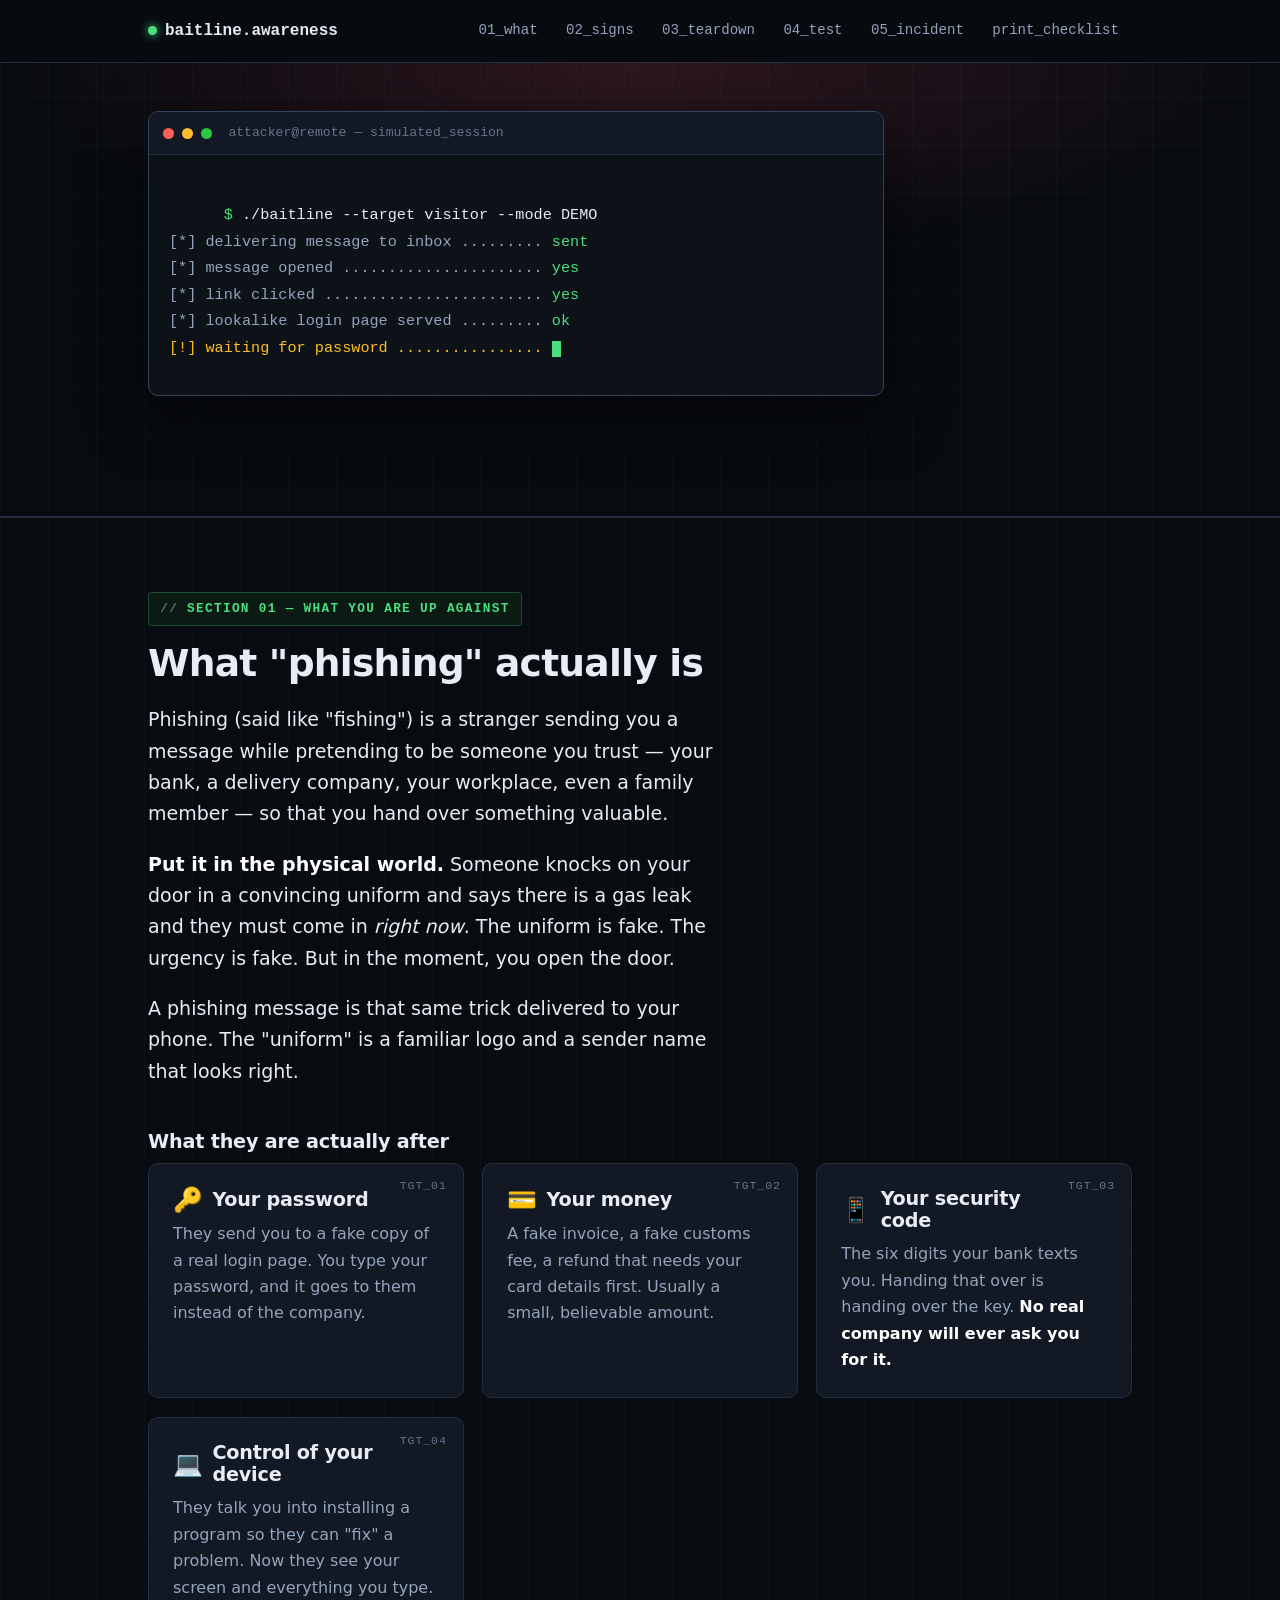
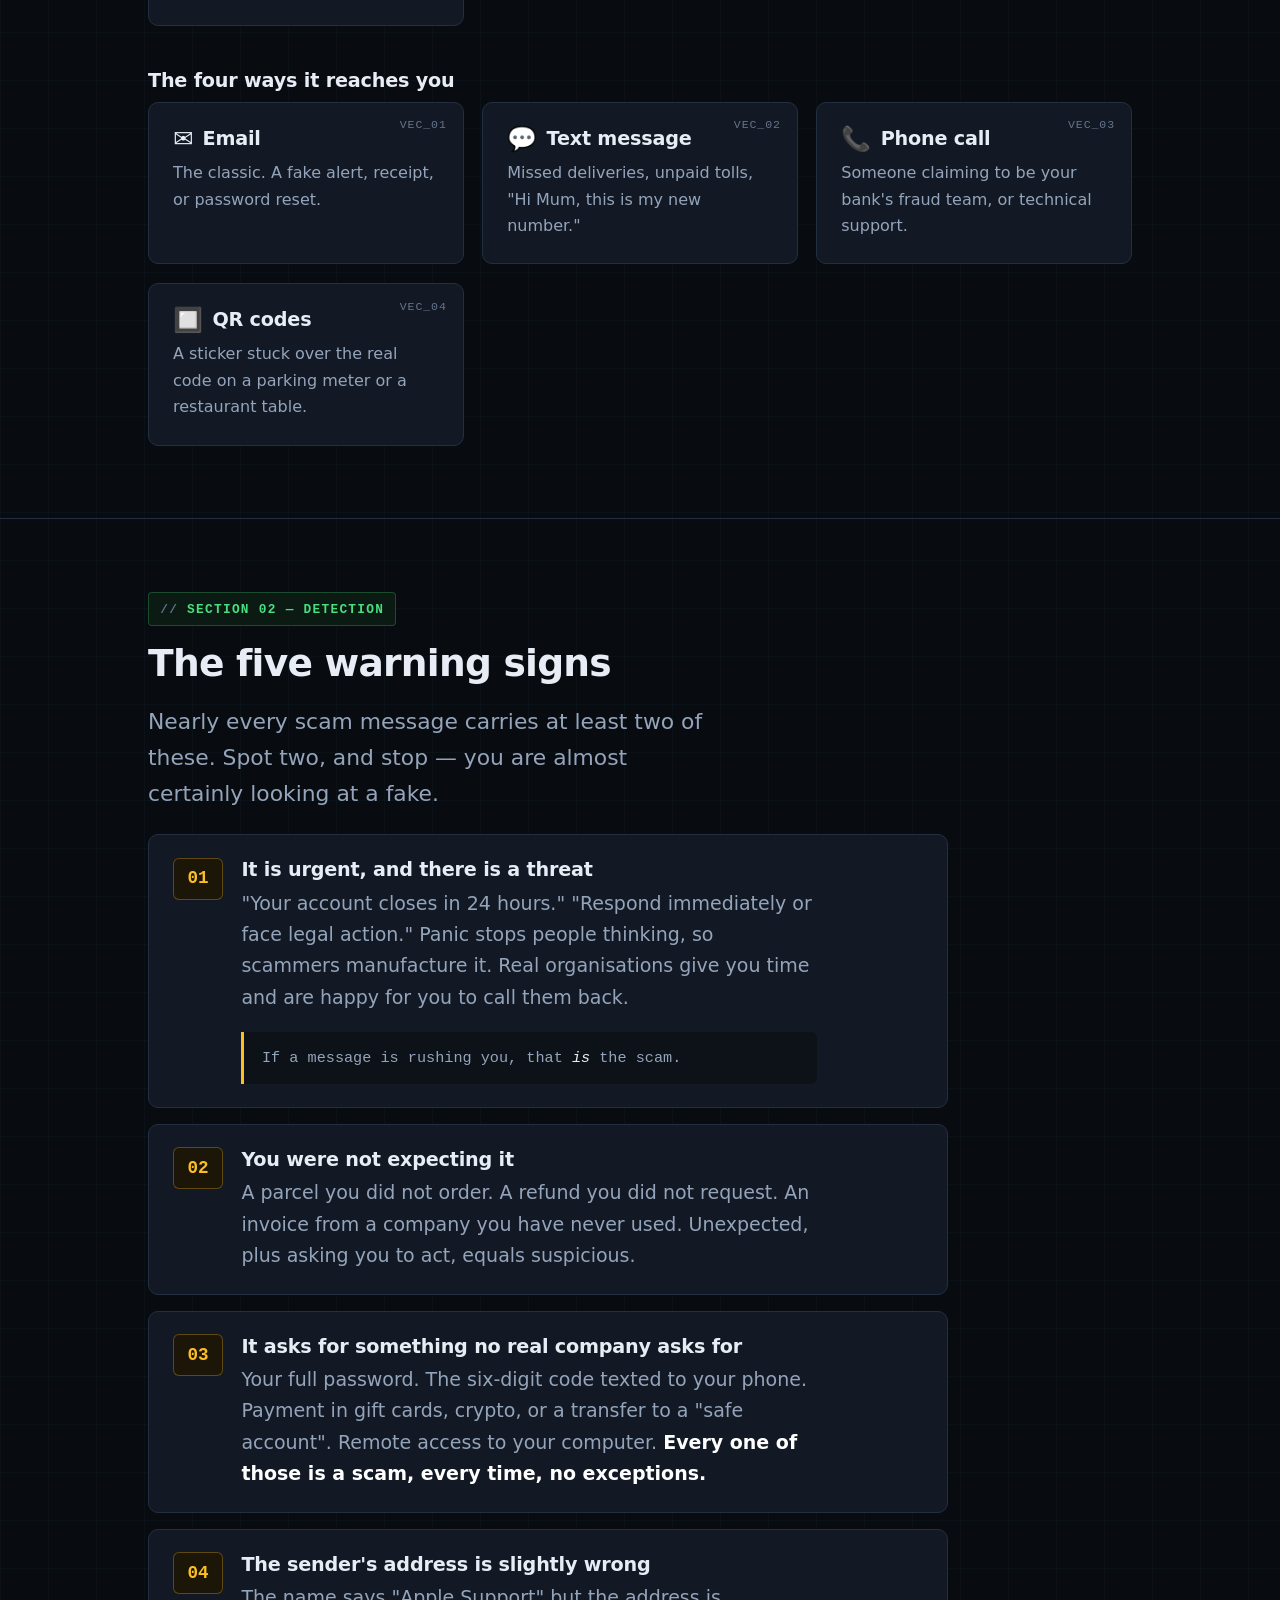
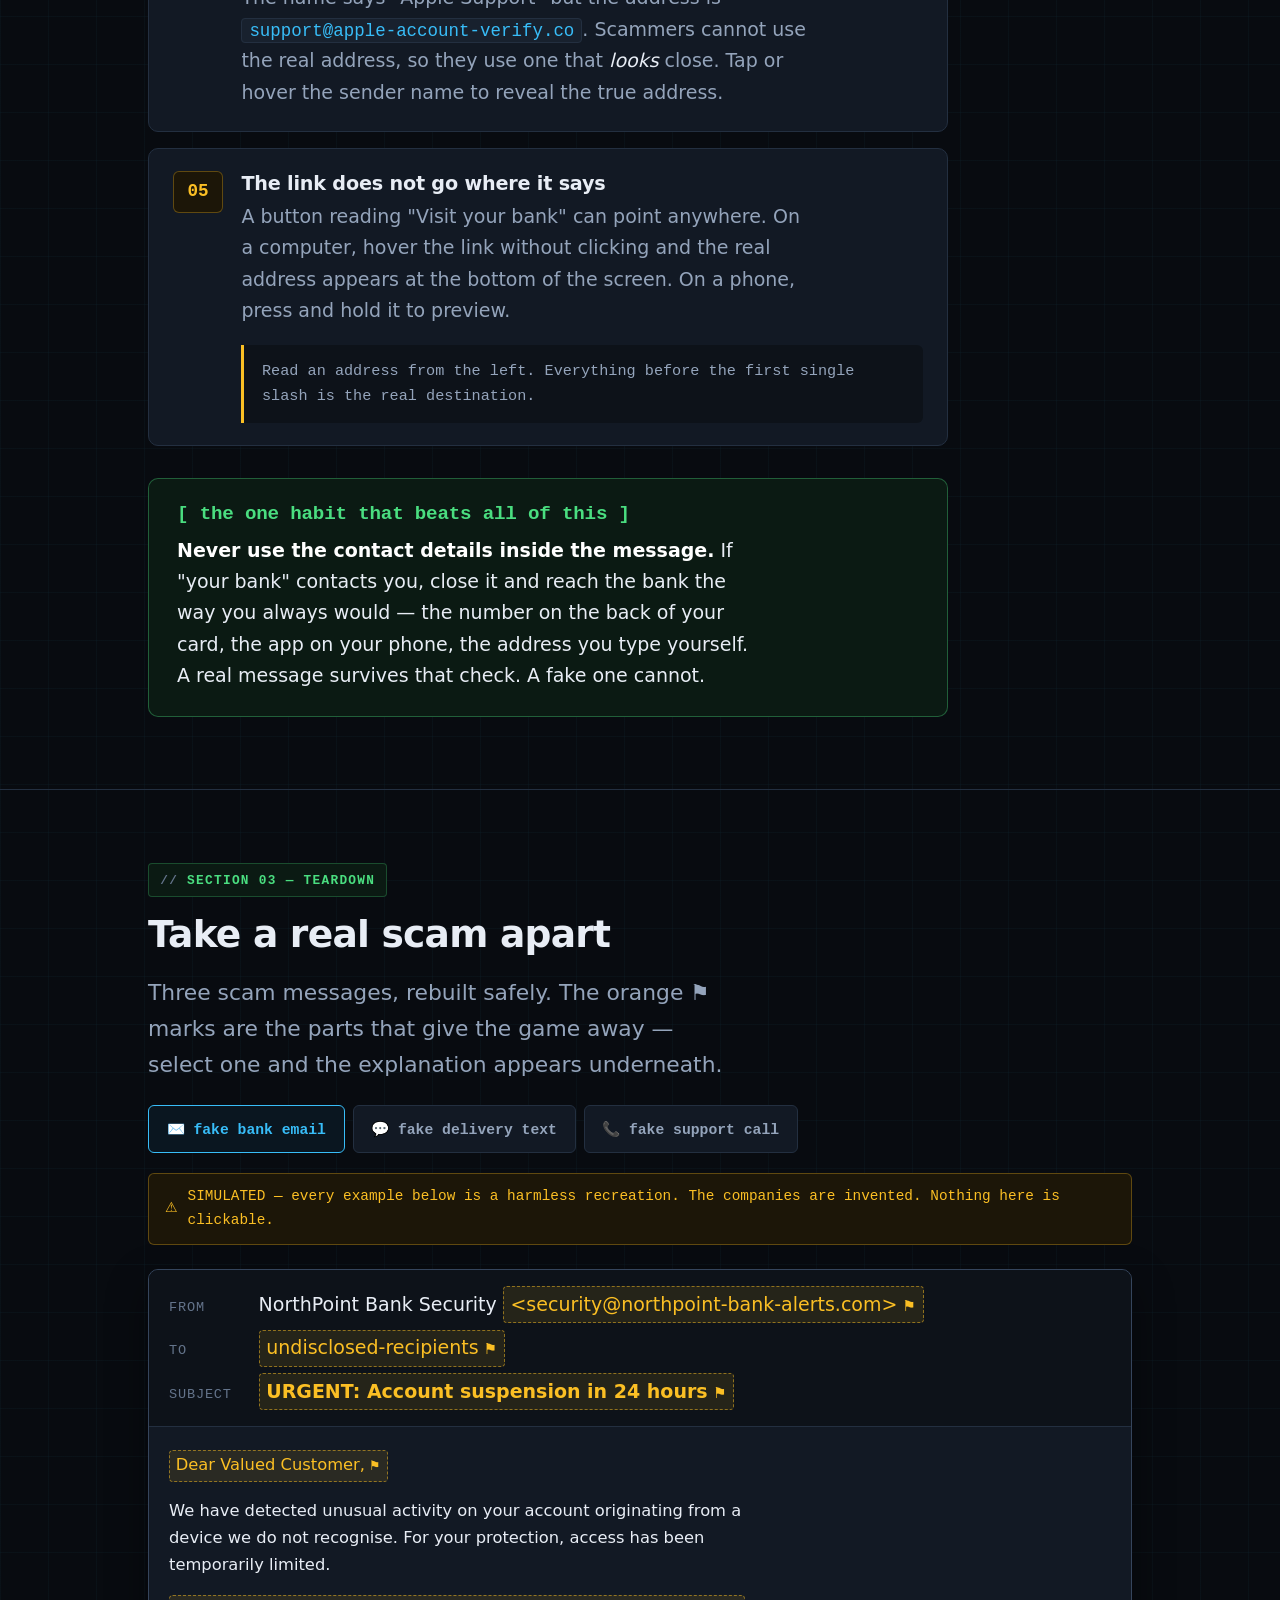
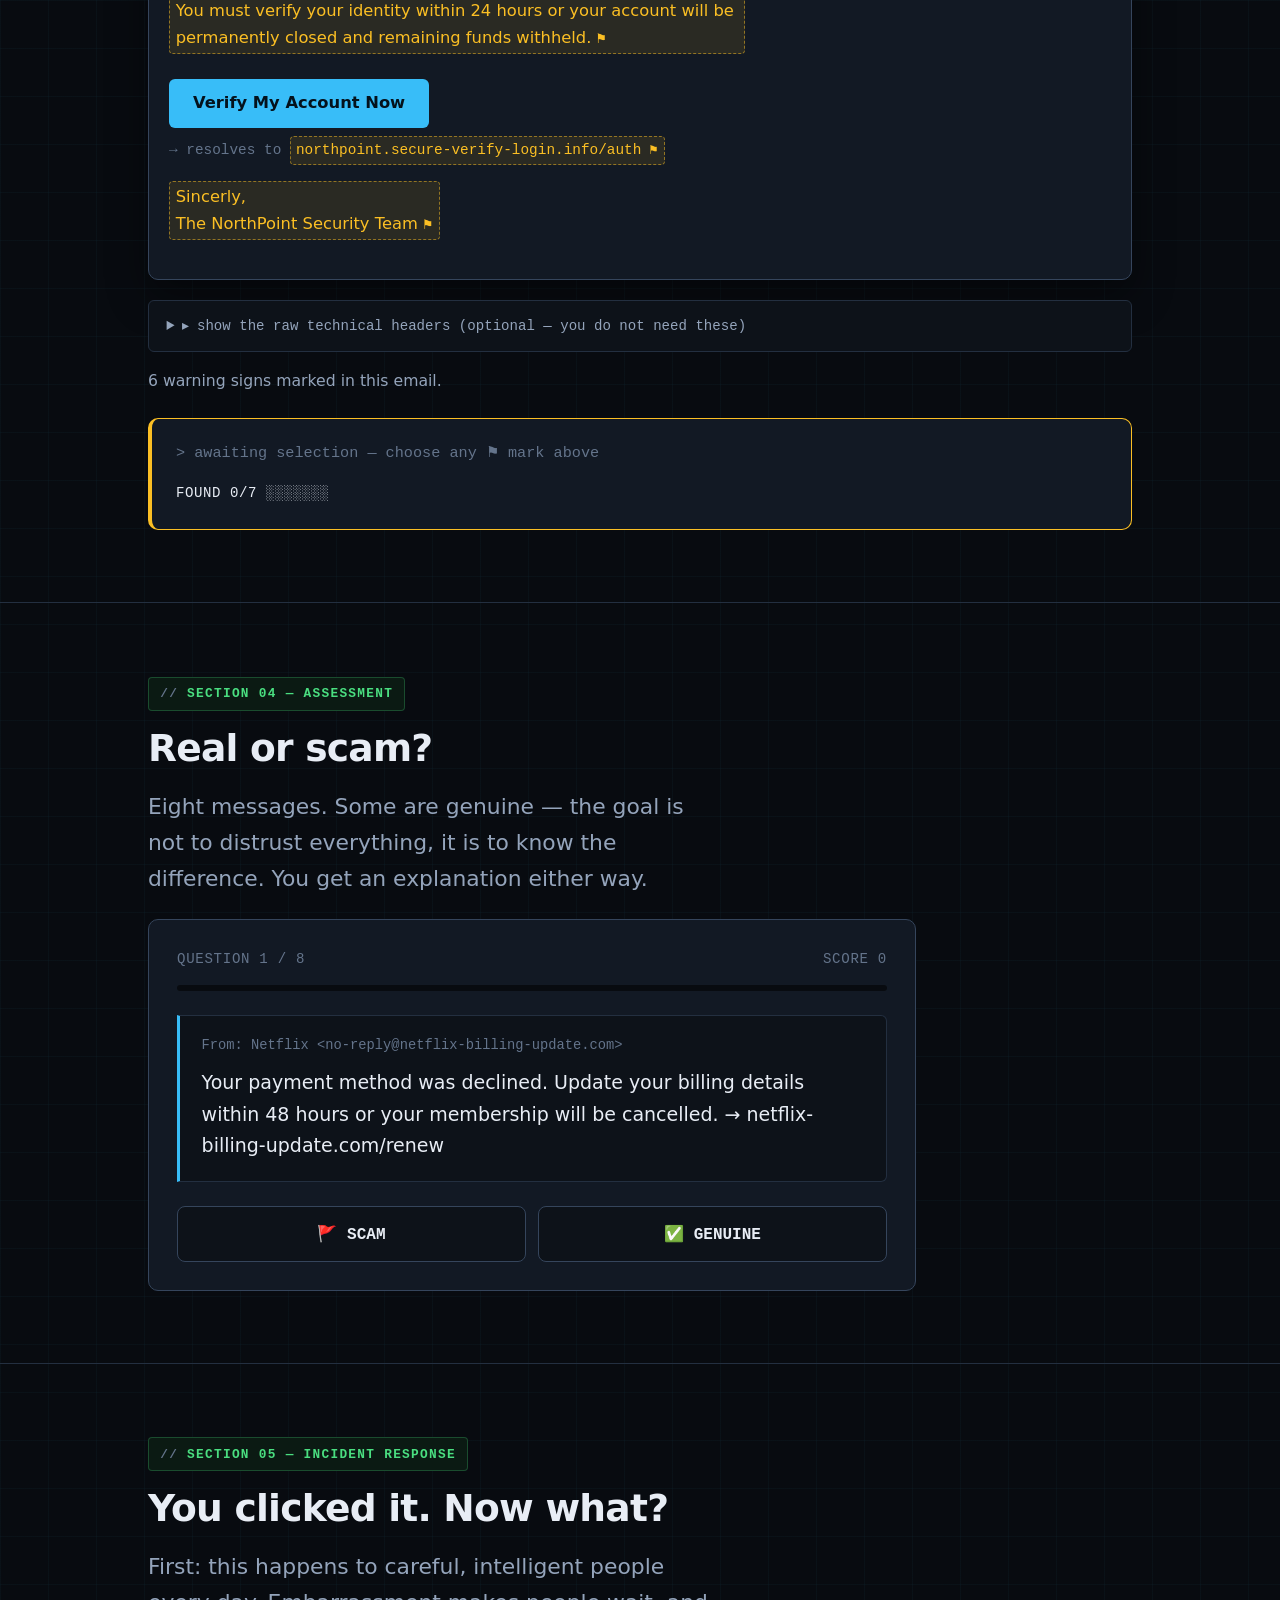
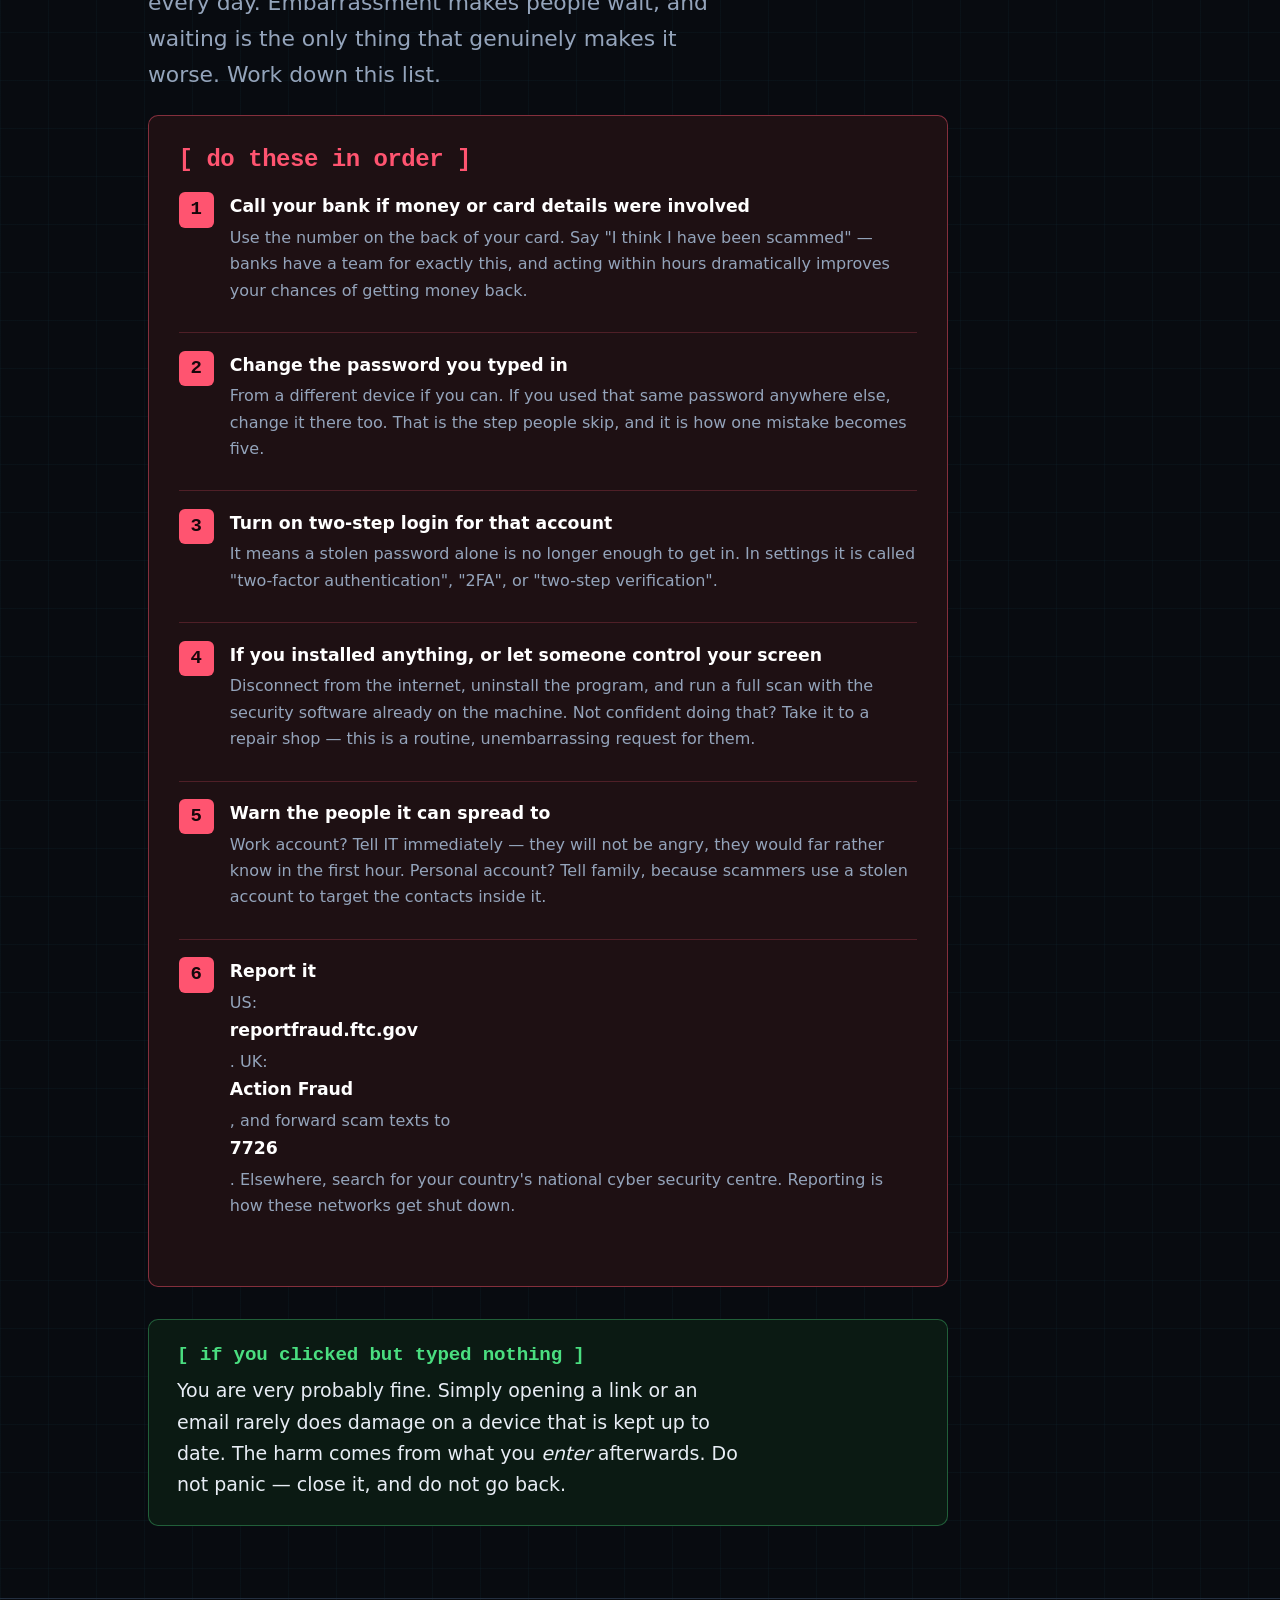
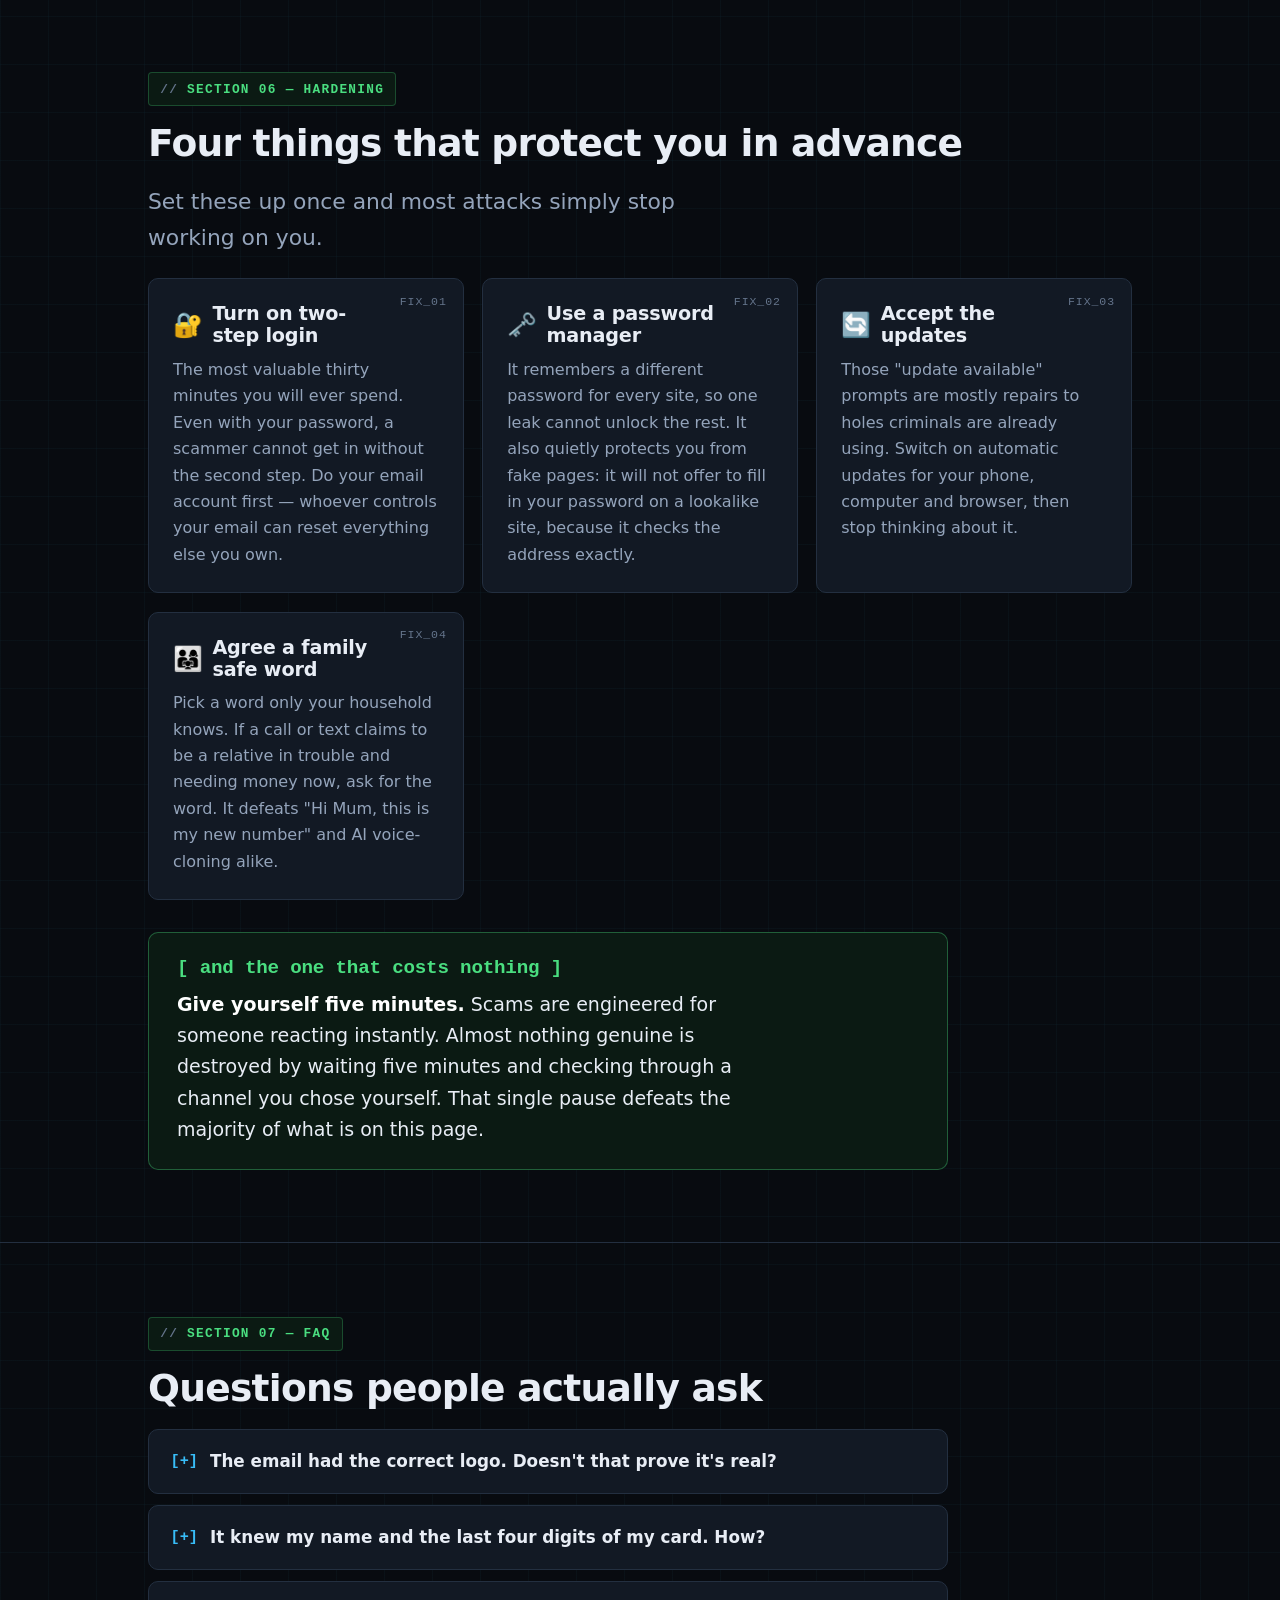
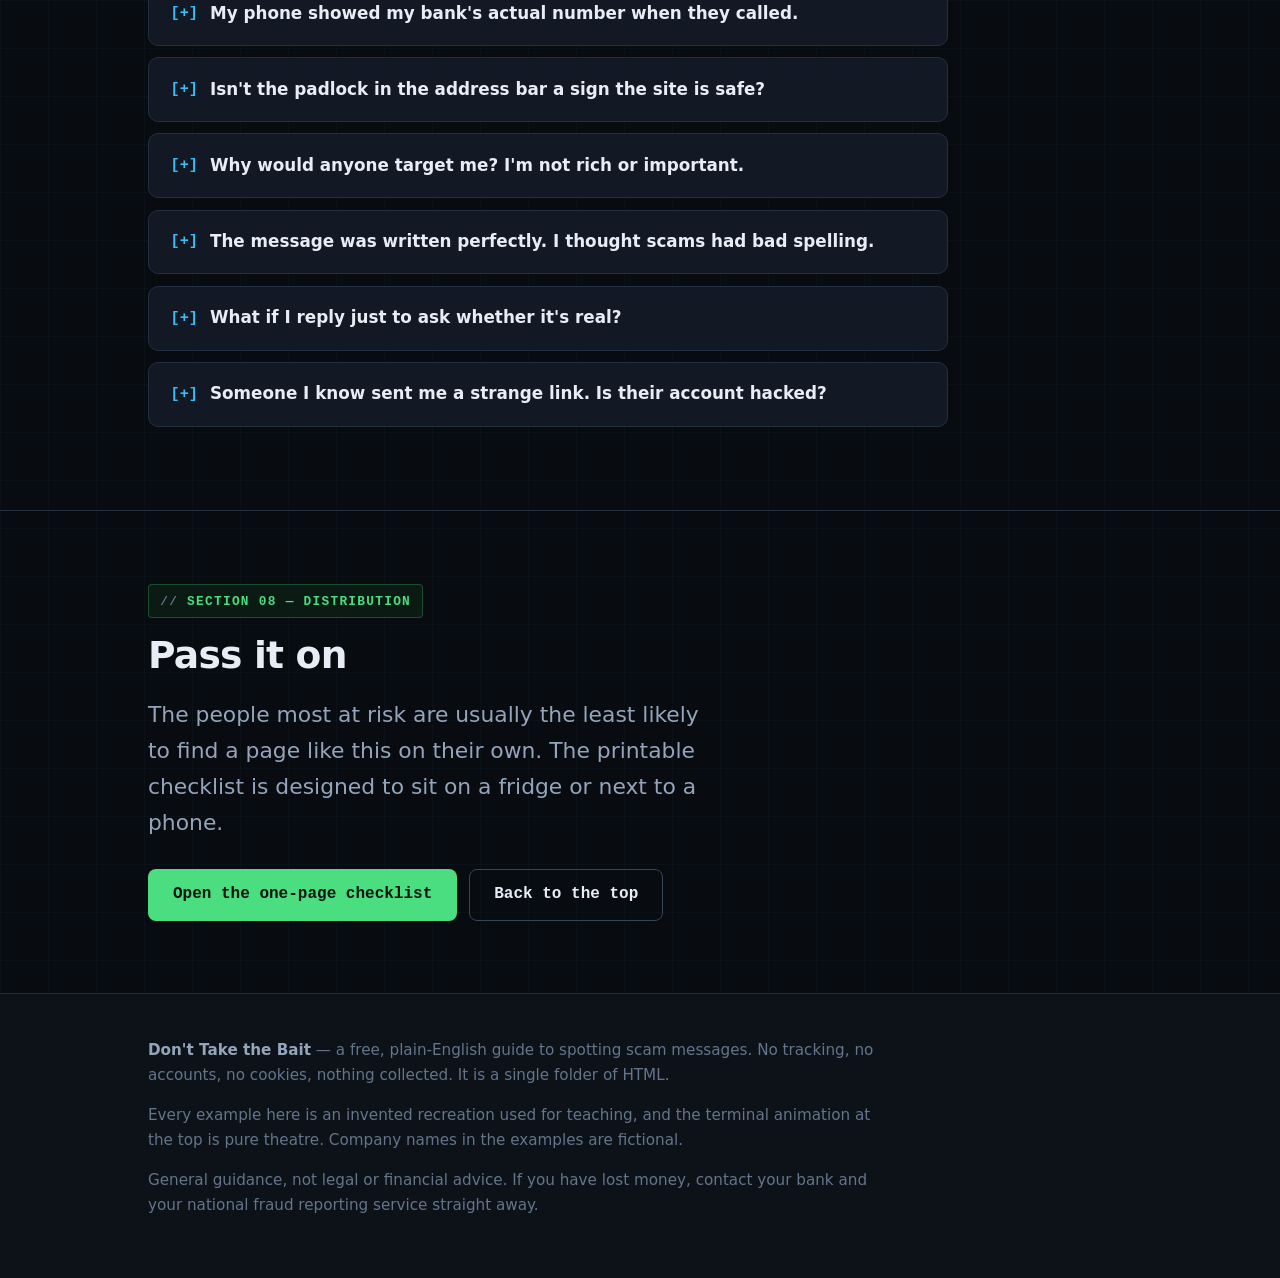
==== index.html @ 19d21f6c "Build the phishing awareness site Plain HTML/CSS/JS, no build step. Terminal-dark technical aestheti" ====
<!DOCTYPE html>
<html lang="en">
<head>
<meta charset="utf-8">
<meta name="viewport" content="width=device-width, initial-scale=1">
<title>and.... BOOM — you could have been phished</title>
<meta name="description" content="A plain-English guide to spotting phishing emails, scam texts and fraud phone calls. Real examples you can pull apart, a test, and what to do if you already clicked.">
<meta name="color-scheme" content="dark">
<meta property="og:title" content="and.... BOOM — you could have been phished">
<meta property="og:description" content="It takes one click. Here is how to make sure it is never yours.">
<meta property="og:type" content="website">
<link rel="stylesheet" href="styles.css">
<link rel="icon" href="data:image/svg+xml,<svg xmlns='http://www.w3.org/2000/svg' viewBox='0 0 100 100'><text y='.9em' font-size='90'>🎣</text></svg>">
<noscript><style>
  /* Without JavaScript the terminal cannot play, so skip straight to the point
     and hide the widgets that need scripting. The guide itself still reads fine. */
  #terminal, #quiz, #examples .tablist, #readout { display: none !important; }
  #hero-reveal { display: block !important; }
  [role="tabpanel"] { display: block !important; margin-bottom: 2rem; }
  .flag-btn { cursor: default; }
</style></noscript>
</head>
<body>

<a class="skip-link" href="#main">Skip to the main content</a>

<header class="topbar no-print">
  <div class="wrap">
    <a class="brand" href="#top"><span class="dot" aria-hidden="true"></span>baitline.awareness</a>
    <nav aria-label="Sections of this guide">
      <a href="#what">01_what</a>
      <a href="#signs">02_signs</a>
      <a href="#examples">03_teardown</a>
      <a href="#quiz">04_test</a>
      <a href="#clicked">05_incident</a>
      <a href="guide.html">print_checklist</a>
    </nav>
  </div>
</header>

<div class="hero" id="top">
  <div class="wrap">

    <!-- The theatrical bit. It is a simulation and the page says so instantly. -->
    <div class="terminal" id="terminal">
      <div class="terminal-bar" aria-hidden="true">
        <i></i><i></i><i></i>
        <span>attacker@remote — simulated_session</span>
      </div>
      <div class="terminal-body" id="terminal-body" role="img"
           aria-label="A dramatised terminal animation of a phishing attack running. It is fake — the full explanation follows below.">
      </div>
    </div>

    <div class="hero-reveal hidden" id="hero-reveal">
      <h1 class="boom">and.... BOOM</h1>
      <p class="boom-sub">you could have been phished</p>

      <p class="lede">
        <strong>Relax — nothing happened.</strong> Nothing was taken, nothing was
        installed, and this page collects nothing about you. That was a dramatisation of
        something that happens to about a million people a day, and it almost always
        starts the same boring way: one message, one link, one click.
      </p>
      <p class="lede">
        You do not need to understand computers to stop it. Scams follow a handful of
        patterns, and once you have seen the patterns you cannot un-see them.
        <strong>This page takes about fifteen minutes.</strong>
      </p>

      <div class="btn-row">
        <a class="btn" href="#signs">Show me the warning signs</a>
        <a class="btn btn-danger" href="#clicked">I already clicked something</a>
      </div>

      <div class="hero-stat">
        <div>
          <strong>~90%</strong>
          <span>of successful attacks on organisations start with a message like this</span>
        </div>
        <div>
          <strong>1 click</strong>
          <span>is the entire attack. There is no second, cleverer step</span>
        </div>
        <div>
          <strong>Anyone</strong>
          <span>gets caught. Engineers, accountants and police officers all do</span>
        </div>
      </div>
    </div>
  </div>
</div>

<main id="main">

<!-- ==================================================================== -->
<section id="what">
  <div class="wrap">
    <span class="eyebrow">Section 01 — what you are up against</span>
    <h2>What "phishing" actually is</h2>

    <p>
      Phishing (said like "fishing") is a stranger sending you a message while pretending
      to be someone you trust — your bank, a delivery company, your workplace, even a
      family member — so that you hand over something valuable.
    </p>

    <p><strong>Put it in the physical world.</strong> Someone knocks on your door in a
      convincing uniform and says there is a gas leak and they must come in
      <em>right now</em>. The uniform is fake. The urgency is fake. But in the moment,
      you open the door.</p>

    <p>A phishing message is that same trick delivered to your phone. The "uniform" is a
      familiar logo and a sender name that looks right.</p>

    <h3 style="margin-top:2.75rem">What they are actually after</h3>
    <div class="grid">
      <div class="card" data-id="TGT_01">
        <h3><span class="icon" aria-hidden="true">🔑</span> Your password</h3>
        <p>They send you to a fake copy of a real login page. You type your password, and
          it goes to them instead of the company.</p>
      </div>
      <div class="card" data-id="TGT_02">
        <h3><span class="icon" aria-hidden="true">💳</span> Your money</h3>
        <p>A fake invoice, a fake customs fee, a refund that needs your card details
          first. Usually a small, believable amount.</p>
      </div>
      <div class="card" data-id="TGT_03">
        <h3><span class="icon" aria-hidden="true">📱</span> Your security code</h3>
        <p>The six digits your bank texts you. Handing that over is handing over the key.
          <strong>No real company will ever ask you for it.</strong></p>
      </div>
      <div class="card" data-id="TGT_04">
        <h3><span class="icon" aria-hidden="true">💻</span> Control of your device</h3>
        <p>They talk you into installing a program so they can "fix" a problem. Now they
          see your screen and everything you type.</p>
      </div>
    </div>

    <h3 style="margin-top:2.75rem">The four ways it reaches you</h3>
    <div class="grid">
      <div class="card" data-id="VEC_01">
        <h3><span class="icon" aria-hidden="true">✉️</span> Email</h3>
        <p>The classic. A fake alert, receipt, or password reset.</p>
      </div>
      <div class="card" data-id="VEC_02">
        <h3><span class="icon" aria-hidden="true">💬</span> Text message</h3>
        <p>Missed deliveries, unpaid tolls, "Hi Mum, this is my new number."</p>
      </div>
      <div class="card" data-id="VEC_03">
        <h3><span class="icon" aria-hidden="true">📞</span> Phone call</h3>
        <p>Someone claiming to be your bank's fraud team, or technical support.</p>
      </div>
      <div class="card" data-id="VEC_04">
        <h3><span class="icon" aria-hidden="true">🔲</span> QR codes</h3>
        <p>A sticker stuck over the real code on a parking meter or a restaurant table.</p>
      </div>
    </div>
  </div>
</section>

<!-- ==================================================================== -->
<section id="signs">
  <div class="wrap">
    <span class="eyebrow">Section 02 — detection</span>
    <h2>The five warning signs</h2>
    <p class="lede">
      Nearly every scam message carries at least two of these. Spot two, and stop —
      you are almost certainly looking at a fake.
    </p>

    <ol class="signs">
      <li>
        <div>
          <h3>It is urgent, and there is a threat</h3>
          <p>"Your account closes in 24 hours." "Respond immediately or face legal
            action." Panic stops people thinking, so scammers manufacture it. Real
            organisations give you time and are happy for you to call them back.</p>
          <p class="quote">If a message is rushing you, that <em>is</em> the scam.</p>
        </div>
      </li>
      <li>
        <div>
          <h3>You were not expecting it</h3>
          <p>A parcel you did not order. A refund you did not request. An invoice from a
            company you have never used. Unexpected, plus asking you to act, equals
            suspicious.</p>
        </div>
      </li>
      <li>
        <div>
          <h3>It asks for something no real company asks for</h3>
          <p>Your full password. The six-digit code texted to your phone. Payment in gift
            cards, crypto, or a transfer to a "safe account". Remote access to your
            computer. <strong>Every one of those is a scam, every time, no
            exceptions.</strong></p>
        </div>
      </li>
      <li>
        <div>
          <h3>The sender's address is slightly wrong</h3>
          <p>The name says "Apple Support" but the address is
            <code>support@apple-account-verify.co</code>. Scammers cannot use the real
            address, so they use one that <em>looks</em> close. Tap or hover the sender
            name to reveal the true address.</p>
        </div>
      </li>
      <li>
        <div>
          <h3>The link does not go where it says</h3>
          <p>A button reading "Visit your bank" can point anywhere. On a computer, hover
            the link without clicking and the real address appears at the bottom of the
            screen. On a phone, press and hold it to preview.</p>
          <p class="quote">Read an address from the left. Everything before the first single slash is the real destination.</p>
        </div>
      </li>
    </ol>

    <div class="rule">
      <h3>[ the one habit that beats all of this ]</h3>
      <p><strong>Never use the contact details inside the message.</strong> If "your bank"
        contacts you, close it and reach the bank the way you always would — the number on
        the back of your card, the app on your phone, the address you type yourself. A
        real message survives that check. A fake one cannot.</p>
    </div>
  </div>
</section>

<!-- ==================================================================== -->
<section id="examples">
  <div class="wrap">
    <span class="eyebrow">Section 03 — teardown</span>
    <h2>Take a real scam apart</h2>
    <p class="lede">
      Three scam messages, rebuilt safely. The orange ⚑ marks are the parts that give the
      game away — select one and the explanation appears underneath.
    </p>

    <div class="tablist" role="tablist" aria-label="Choose an example">
      <button role="tab" id="tab-email" aria-controls="panel-email" aria-selected="true">✉️ fake bank email</button>
      <button role="tab" id="tab-text"  aria-controls="panel-text"  aria-selected="false">💬 fake delivery text</button>
      <button role="tab" id="tab-call"  aria-controls="panel-call"  aria-selected="false">📞 fake support call</button>
    </div>

    <p class="fake-note"><span aria-hidden="true">⚠</span> SIMULATED — every example below
      is a harmless recreation. The companies are invented. Nothing here is clickable.</p>

    <!-- ---------- EMAIL ---------- -->
    <div id="panel-email" role="tabpanel" aria-labelledby="tab-email" tabindex="0">
      <div class="mock">
        <div class="mock-head">
          <div class="row">
            <span class="label">From</span>
            <span>NorthPoint Bank Security
              <button class="flag-btn" data-title="The address is not really the bank"
                data-explain="The name shown is 'NorthPoint Bank Security', but the actual address is northpoint-bank-alerts.com — not the bank's real website. Anyone can put any name they like in the From field; only the part after the @ symbol means anything, and even that can be faked. Treat the sender name as decoration, never as proof.">&lt;security@northpoint-bank-alerts.com&gt;</button>
            </span>
          </div>
          <div class="row">
            <span class="label">To</span>
            <span><button class="flag-btn" data-title="It does not know who you are"
              data-explain="Your bank knows your name and your account number. A message sent to 'undisclosed recipients' went to thousands of people at once, hoping a few of them happen to bank there. You were not chosen — you were included.">undisclosed-recipients</button></span>
          </div>
          <div class="row">
            <span class="label">Subject</span>
            <span><strong><button class="flag-btn" data-title="Manufactured panic"
              data-explain="A deadline in the subject line is the most common trick there is. It exists to stop you thinking. Real banks freeze a suspicious transaction and then wait for you — they do not give you 24 hours to save your own account.">URGENT: Account suspension in 24 hours</button></strong></span>
          </div>
        </div>
        <div class="mock-body">
          <p><button class="flag-btn" data-title="A greeting with no name in it"
            data-explain="'Dear Valued Customer' means the sender does not know your name, because they never had it. Your real bank uses your name. Careful though — some scammers do know your name from a data breach, so a correct name does not prove a message is genuine.">Dear Valued Customer,</button></p>

          <p>We have detected unusual activity on your account originating from a device
            we do not recognise. For your protection, access has been temporarily limited.</p>

          <p><button class="flag-btn" data-title="A threat, and a demand to act now"
            data-explain="Threat, plus deadline, plus a single link to 'fix' it. That combination is the entire shape of a phishing email. Notice the only way out they offer is their link — that is deliberate, because they must keep you away from the real bank.">You must verify your identity within 24 hours or your account will be permanently closed and remaining funds withheld.</button></p>

          <p>
            <span class="mock-btn">Verify My Account Now</span><br>
            <span style="font-size:.9rem;color:var(--ink-dim);font-family:var(--mono)">
              → resolves to
              <button class="flag-btn" data-title="The link goes somewhere else entirely"
                data-explain="Read a web address from the left and stop at the first single slash. That gives you 'secure-verify-login.info' — the site you would actually land on. The word 'northpoint' was put at the front purely to reassure you, and it means nothing at all. On a phone, press and hold a link to preview where it really goes.">northpoint.secure-verify-login.info/auth</button>
            </span>
          </p>

          <p><button class="flag-btn" data-title="Sloppy writing"
            data-explain="'Sincerly' is misspelled and the sign-off is vague. Big companies employ people to proofread. Mistakes like this are a useful hint — but never rely on this one alone, because plenty of scam messages are now written flawlessly.">Sincerly,<br>The NorthPoint Security Team</button></p>
        </div>
      </div>

      <details class="raw">
        <summary>▸ show the raw technical headers (optional — you do not need these)</summary>
<pre><i>Return-Path:</i> &lt;bounce-8827@mail-relay-04.<b>vps-host-cheap.ru</b>&gt;
<i>Received:</i> from mail-relay-04.<b>vps-host-cheap.ru</b> ([<b>45.147.x.x</b>])
<i>From:</i> "NorthPoint Bank Security" &lt;security@<b>northpoint-bank-alerts.com</b>&gt;
<i>Reply-To:</i> <b>recovery.dept.9931@gmail.com</b>
<i>SPF:</i>   <b>fail</b>  (domain does not authorise this sender)
<i>DKIM:</i>  <b>none</b> (message is not signed)
<i>DMARC:</i> <b>fail</b></pre>
        <p style="font-size:.95rem;color:var(--ink-soft);padding:0 1.1rem 1.1rem;max-width:none">
          Plain English: the mail was sent from a rented server in another country, the
          reply would go to a free Gmail address, and all three automatic authenticity
          checks failed. <strong>You never have to read this.</strong> The From address and
          the link told you the same thing in two seconds.
        </p>
      </details>

      <p class="flag-hint">6 warning signs marked in this email.</p>
    </div>

    <!-- ---------- TEXT ---------- -->
    <div id="panel-text" role="tabpanel" aria-labelledby="tab-text" tabindex="0" class="hidden">
      <div class="mock mock-phone">
        <div class="mock-head">
          <div class="row">
            <span class="label">From</span>
            <span><button class="flag-btn" data-title="An ordinary mobile number"
              data-explain="Delivery companies text from a short code or a branded sender name, not from a personal-looking mobile number. A random number you have never seen, sending you a link, is a bad sign all on its own.">+1 (838) 555-0142</button></span>
          </div>
        </div>
        <div class="bubble">
          <p><button class="flag-btn" data-title="The brand name is misspelled"
            data-explain="'FedEX Express' with that spelling is not the real company. Scammers alter a letter or the capitalisation because they cannot use the genuine name and web address. Compare it letter by letter against a real message you have kept.">[FedEX Express]</button>
            Your package #DH4471 could not be delivered due to an
            <button class="flag-btn" data-title="A tiny fee is the hook"
              data-explain="$1.99 is small enough that paying feels easier than arguing. But they do not want the $1.99 — they want your card number, expiry date and security code, to use for far larger purchases later or to sell on.">unpaid customs fee of $1.99.</button>
            <button class="flag-btn" data-title="A deadline, again"
              data-explain="Same trick as the email: a countdown so you act before you think. Real delivery companies leave a card, hold the parcel for days, and let you sort it out on their own website in your own time.">Reschedule within 12h or it returns to sender:</button>
            <button class="flag-btn" data-title="An address that is not the company's"
              data-explain="The real company's website is fedex.com. Anything else — no matter how many times the word 'fedex' appears in it — is a different website owned by somebody else. Endings like .info, .top and .icu, and long hyphenated names, are very common in scams.">fedex-redelivery-fee.info/pay</button>
          </p>
        </div>
      </div>
      <p class="flag-hint">5 warning signs marked. The biggest one is not marked at all:
        <strong>were you expecting a parcel?</strong></p>
    </div>

    <!-- ---------- CALL ---------- -->
    <div id="panel-call" role="tabpanel" aria-labelledby="tab-call" tabindex="0" class="hidden">
      <div class="mock">
        <div class="mock-head">
          <div class="row">
            <span class="label">Caller ID</span>
            <span><button class="flag-btn" data-title="Caller ID can be faked"
              data-explain="The name and number your phone displays are set by the caller. Scammers routinely make it read as your bank's real published number. Seeing the right number proves nothing whatsoever — this surprises almost everyone, and it is the single most useful fact on this page.">NorthPoint Bank — Fraud Dept</button></span>
          </div>
        </div>
        <div class="mock-body">
          <p><em>"Good afternoon, I'm calling from the fraud team at NorthPoint Bank.
            <button class="flag-btn" data-title="They called you"
              data-explain="This is the heart of it. When you dial the number on your card, you know who answered. When they call you, you know nothing at all. Almost every phone scam depends on the victim never making that distinction.">We've blocked two attempted payments on your card this morning.</button>"</em></p>

          <p><em>"To confirm I'm speaking to the account holder,
            <button class="flag-btn" data-title="Nobody legitimate asks for your code"
              data-explain="The six-digit code your bank texts you exists specifically to keep other people out — including people pretending to be the bank. Your bank already knows it and never needs you to read it back. The text itself usually says 'never share this code'. If someone asks for it, the call is a scam and you can hang up right there.">could you read me the six-digit code we've just sent to your phone?</button>"</em></p>

          <p><em>"Now, your account has been compromised, so
            <button class="flag-btn" data-title="The &quot;safe account&quot; lie"
              data-explain="There is no such thing as a safe account. No bank will ever ask you to move your own money somewhere else to protect it — that account belongs to the criminal, and once the transfer clears the money is gone. This is the most financially damaging phone scam there is.">we need to move your balance to a secure holding account while we investigate.</button>"</em></p>

          <p><em>"
            <button class="flag-btn" data-title="Isolating you from help"
              data-explain="A genuine caller will happily wait while you check with somebody. Anyone telling you to keep the call secret, stay on the line, or not mention it to the cashier is protecting the scam, not you. 'It's a confidential investigation' is a script, not a rule.">Please don't discuss this with anyone — it's an active investigation.</button>
            And stay on the line, don't hang up."</em></p>
        </div>
      </div>
      <p class="flag-hint">5 warning signs marked. The fix never changes:
        <strong>hang up, wait five minutes, then dial the number printed on your bank card
        yourself.</strong></p>
    </div>

    <div class="flag-readout" id="readout" role="status" aria-live="polite">
      <p class="placeholder">&gt; awaiting selection — choose any ⚑ mark above</p>
      <p class="flag-progress" id="progress"></p>
    </div>
  </div>
</section>

<!-- ==================================================================== -->
<section id="quiz">
  <div class="wrap">
    <span class="eyebrow">Section 04 — assessment</span>
    <h2>Real or scam?</h2>
    <p class="lede">
      Eight messages. Some are genuine — the goal is not to distrust everything, it is to
      know the difference. You get an explanation either way.
    </p>

    <div class="quiz" id="quiz">
      <div id="quiz-play">
        <div class="quiz-meta">
          <span id="quiz-count">QUESTION 1 / 8</span>
          <span id="quiz-score">SCORE 0</span>
        </div>
        <div class="quiz-bar"><span id="quiz-bar-fill"></span></div>

        <div class="quiz-scenario">
          <span class="from" id="quiz-from"></span>
          <p id="quiz-text"></p>
        </div>

        <div class="quiz-answers" id="quiz-answers">
          <button type="button" data-answer="scam">🚩 SCAM</button>
          <button type="button" data-answer="real">✅ GENUINE</button>
        </div>

        <div class="quiz-feedback hidden" id="quiz-feedback">
          <h3 id="quiz-verdict"></h3>
          <p id="quiz-explain"></p>
          <button class="btn" type="button" id="quiz-next">Next question →</button>
        </div>
      </div>

      <div id="quiz-done" class="quiz-result hidden">
        <span class="score" id="final-score">0/8</span>
        <h3 id="final-title"></h3>
        <p id="final-message"></p>
        <div class="btn-row" style="justify-content:center">
          <button class="btn btn-secondary" type="button" id="quiz-restart">Run again</button>
          <a class="btn" href="guide.html">Get the printable checklist</a>
        </div>
      </div>
    </div>
  </div>
</section>

<!-- ==================================================================== -->
<section id="clicked">
  <div class="wrap">
    <span class="eyebrow">Section 05 — incident response</span>
    <h2>You clicked it. Now what?</h2>
    <p class="lede">
      First: this happens to careful, intelligent people every day. Embarrassment makes
      people wait, and waiting is the only thing that genuinely makes it worse. Work down
      this list.
    </p>

    <div class="emergency">
      <h2>[ do these in order ]</h2>
      <ol class="steps">
        <li>
          <div>
            <strong>Call your bank if money or card details were involved</strong>
            <p>Use the number on the back of your card. Say "I think I have been scammed" —
              banks have a team for exactly this, and acting within hours dramatically
              improves your chances of getting money back.</p>
          </div>
        </li>
        <li>
          <div>
            <strong>Change the password you typed in</strong>
            <p>From a different device if you can. If you used that same password anywhere
              else, change it there too. That is the step people skip, and it is how one
              mistake becomes five.</p>
          </div>
        </li>
        <li>
          <div>
            <strong>Turn on two-step login for that account</strong>
            <p>It means a stolen password alone is no longer enough to get in. In settings
              it is called "two-factor authentication", "2FA", or "two-step verification".</p>
          </div>
        </li>
        <li>
          <div>
            <strong>If you installed anything, or let someone control your screen</strong>
            <p>Disconnect from the internet, uninstall the program, and run a full scan with
              the security software already on the machine. Not confident doing that? Take
              it to a repair shop — this is a routine, unembarrassing request for them.</p>
          </div>
        </li>
        <li>
          <div>
            <strong>Warn the people it can spread to</strong>
            <p>Work account? Tell IT immediately — they will not be angry, they would far
              rather know in the first hour. Personal account? Tell family, because
              scammers use a stolen account to target the contacts inside it.</p>
          </div>
        </li>
        <li>
          <div>
            <strong>Report it</strong>
            <p>US: <strong>reportfraud.ftc.gov</strong>. UK: <strong>Action Fraud</strong>,
              and forward scam texts to <strong>7726</strong>. Elsewhere, search for your
              country's national cyber security centre. Reporting is how these networks
              get shut down.</p>
          </div>
        </li>
      </ol>
    </div>

    <div class="rule">
      <h3>[ if you clicked but typed nothing ]</h3>
      <p>You are very probably fine. Simply opening a link or an email rarely does damage
        on a device that is kept up to date. The harm comes from what you <em>enter</em>
        afterwards. Do not panic — close it, and do not go back.</p>
    </div>
  </div>
</section>

<!-- ==================================================================== -->
<section id="protect">
  <div class="wrap">
    <span class="eyebrow">Section 06 — hardening</span>
    <h2>Four things that protect you in advance</h2>
    <p class="lede">Set these up once and most attacks simply stop working on you.</p>

    <div class="grid">
      <div class="card" data-id="FIX_01">
        <h3><span class="icon" aria-hidden="true">🔐</span> Turn on two-step login</h3>
        <p>The most valuable thirty minutes you will ever spend. Even with your password, a
          scammer cannot get in without the second step. Do your email account first —
          whoever controls your email can reset everything else you own.</p>
      </div>
      <div class="card" data-id="FIX_02">
        <h3><span class="icon" aria-hidden="true">🗝️</span> Use a password manager</h3>
        <p>It remembers a different password for every site, so one leak cannot unlock the
          rest. It also quietly protects you from fake pages: it will not offer to fill in
          your password on a lookalike site, because it checks the address exactly.</p>
      </div>
      <div class="card" data-id="FIX_03">
        <h3><span class="icon" aria-hidden="true">🔄</span> Accept the updates</h3>
        <p>Those "update available" prompts are mostly repairs to holes criminals are
          already using. Switch on automatic updates for your phone, computer and browser,
          then stop thinking about it.</p>
      </div>
      <div class="card" data-id="FIX_04">
        <h3><span class="icon" aria-hidden="true">👨‍👩‍👧</span> Agree a family safe word</h3>
        <p>Pick a word only your household knows. If a call or text claims to be a relative
          in trouble and needing money now, ask for the word. It defeats "Hi Mum, this is
          my new number" and AI voice-cloning alike.</p>
      </div>
    </div>

    <div class="rule">
      <h3>[ and the one that costs nothing ]</h3>
      <p><strong>Give yourself five minutes.</strong> Scams are engineered for someone
        reacting instantly. Almost nothing genuine is destroyed by waiting five minutes and
        checking through a channel you chose yourself. That single pause defeats the
        majority of what is on this page.</p>
    </div>
  </div>
</section>

<!-- ==================================================================== -->
<section id="faq">
  <div class="wrap">
    <span class="eyebrow">Section 07 — FAQ</span>
    <h2>Questions people actually ask</h2>

    <details>
      <summary>The email had the correct logo. Doesn't that prove it's real?</summary>
      <p>No. A logo is a picture, and anyone can copy one off a website in seconds. Same
        for the layout, the colours, the small print, and the unsubscribe link. Scam
        messages are often pixel-perfect copies. Judge the sender address and the link,
        never the artwork.</p>
    </details>

    <details>
      <summary>It knew my name and the last four digits of my card. How?</summary>
      <p>Almost certainly from a data breach at some company you once used — those lists
        are bought and sold in bulk. It feels deeply personal, which is exactly why it
        works. Personal details prove your information leaked somewhere, not that the
        sender is genuine.</p>
    </details>

    <details>
      <summary>My phone showed my bank's actual number when they called.</summary>
      <p>Caller ID can be set to display any number the caller chooses, and nobody verifies
        it. That is why the advice is always to hang up and dial back yourself. On a
        landline, wait a minute or use a different phone first, because the original call
        can stay connected.</p>
    </details>

    <details>
      <summary>Isn't the padlock in the address bar a sign the site is safe?</summary>
      <p>It only means the connection is private, not that the owner is honest. Fake sites
        get that padlock in minutes, for free. A padlock on a scam page means your details
        are being sent to the criminal securely.</p>
    </details>

    <details>
      <summary>Why would anyone target me? I'm not rich or important.</summary>
      <p>You are not being targeted personally. These go out to millions of addresses at
        essentially zero cost, so a success rate of one in ten thousand is still
        profitable. It is not about you — which also means being caught says nothing about
        your intelligence.</p>
    </details>

    <details>
      <summary>The message was written perfectly. I thought scams had bad spelling.</summary>
      <p>That advice is out of date. Poor spelling used to be a filter the scammers
        <em>wanted</em>, because it weeded out cautious people early. Today plenty of scam
        messages are flawless. Good English is no reassurance at all — check the address
        and the link instead.</p>
    </details>

    <details>
      <summary>What if I reply just to ask whether it's real?</summary>
      <p>Don't. A reply confirms your address or number is live and read by a real person,
        which makes you more valuable and gets you more of them. It also starts a
        conversation, and conversations are where scammers do their best work. Delete it,
        then check with the company directly.</p>
    </details>

    <details>
      <summary>Someone I know sent me a strange link. Is their account hacked?</summary>
      <p>Very possibly, and it is worth telling them — through a different channel. Call
        them, or message them on another app. If the account really is compromised, the
        person replying to you in that chat may not be them.</p>
    </details>
  </div>
</section>

<!-- ==================================================================== -->
<section id="share" class="no-print">
  <div class="wrap">
    <span class="eyebrow">Section 08 — distribution</span>
    <h2>Pass it on</h2>
    <p class="lede">
      The people most at risk are usually the least likely to find a page like this on
      their own. The printable checklist is designed to sit on a fridge or next to a phone.
    </p>
    <div class="btn-row">
      <a class="btn" href="guide.html">Open the one-page checklist</a>
      <a class="btn btn-secondary" href="#top">Back to the top</a>
    </div>
  </div>
</section>

</main>

<footer>
  <div class="wrap">
    <p><strong>Don't Take the Bait</strong> — a free, plain-English guide to spotting scam
      messages. No tracking, no accounts, no cookies, nothing collected. It is a single
      folder of HTML.</p>
    <p>Every example here is an invented recreation used for teaching, and the terminal
      animation at the top is pure theatre. Company names in the examples are fictional.</p>
    <p>General guidance, not legal or financial advice. If you have lost money, contact
      your bank and your national fraud reporting service straight away.</p>
  </div>
</footer>

<script src="app.js"></script>
</body>
</html>
---- styles.css ----
/* ==========================================================================
   DON'T TAKE THE BAIT — stylesheet
   Look: technical. Terminal, monospace, dark. It should feel like security kit.
   Read: plain. Body copy stays large sans-serif because the audience is
         people who are NOT technical. The aesthetic is the hook; the words
         must never be the barrier.

   Hard rules kept from the accessible build:
     - Body text 19px+. Never below 17px anywhere.
     - Every tappable thing is at least 44px tall.
     - Nothing depends on colour alone — icons and words carry meaning too.
   Committed dark theme (deliberate). Print styles invert to ink-on-paper.
   ========================================================================== */

:root {
  --bg:        #080b10;
  --bg-2:      #0d1219;
  --surface:   #121924;
  --surface-2: #18212e;
  --line:      #232f40;
  --line-hot:  #35455c;

  --ink:       #e8edf5;
  --ink-soft:  #94a4bb;
  --ink-dim:   #64748b;

  --term:      #4ade80;  /* terminal green */
  --cyan:      #38bdf8;
  --red:       #ff5470;
  --amber:     #fbbf24;
  --violet:    #a78bfa;

  --red-bg:    #1e1013;
  --amber-bg:  #1c1608;
  --term-bg:   #0b1a13;
  --cyan-bg:   #0a1620;

  --mono: ui-monospace, SFMono-Regular, "SF Mono", "Cascadia Code", "Consolas", "Liberation Mono", monospace;
  --sans: system-ui, -apple-system, "Segoe UI", Roboto, Arial, sans-serif;

  --radius: 10px;
  --measure: 36rem;
}

* { box-sizing: border-box; }

html { scroll-behavior: smooth; }
@media (prefers-reduced-motion: reduce) {
  html { scroll-behavior: auto; }
  *, *::before, *::after {
    animation-duration: .01ms !important;
    animation-iteration-count: 1 !important;
    transition-duration: .01ms !important;
  }
}

body {
  margin: 0;
  background: var(--bg);
  color: var(--ink);
  font: 400 19px/1.65 var(--sans);
  -webkit-text-size-adjust: 100%;
  /* faint technical grid */
  background-image:
    linear-gradient(rgba(56, 189, 248, .035) 1px, transparent 1px),
    linear-gradient(90deg, rgba(56, 189, 248, .035) 1px, transparent 1px);
  background-size: 48px 48px;
}

h1, h2, h3 { line-height: 1.15; margin: 0 0 .5em; }
h1 { font-size: clamp(2.6rem, 11vw, 6.5rem); font-weight: 800; letter-spacing: -.03em; }
h2 { font-size: clamp(1.6rem, 4vw, 2.35rem); font-weight: 700; letter-spacing: -.02em; }
h3 { font-size: 1.2rem; font-weight: 700; letter-spacing: -.01em; }

p  { margin: 0 0 1em; max-width: var(--measure); }
ul, ol { max-width: var(--measure); padding-left: 1.3em; }
li { margin-bottom: .55em; }
strong { color: #fff; font-weight: 700; }
em { color: var(--ink); }
code {
  font-family: var(--mono);
  font-size: .92em;
  background: var(--surface-2);
  border: 1px solid var(--line);
  border-radius: 4px;
  padding: .1em .4em;
  color: var(--cyan);
}

a { color: var(--cyan); text-underline-offset: 3px; }
a:focus-visible, button:focus-visible, summary:focus-visible, [tabindex]:focus-visible {
  outline: 3px solid var(--cyan);
  outline-offset: 3px;
  border-radius: 4px;
}

.skip-link {
  position: absolute; left: -9999px;
  background: var(--term); color: #05140c;
  font-family: var(--mono); font-weight: 700;
  padding: 1rem 1.25rem; z-index: 100;
}
.skip-link:focus { left: 0; top: 0; }

.wrap { max-width: 64rem; margin: 0 auto; padding: 0 1.25rem; }

section { padding: 4.5rem 0; border-top: 1px solid var(--line); position: relative; }

.lede { font-size: 1.15em; color: var(--ink-soft); max-width: var(--measure); }

/* mono section labels — the "technical" texture */
.eyebrow {
  display: inline-block;
  font-family: var(--mono);
  font-size: .8rem;
  font-weight: 600;
  letter-spacing: .1em;
  text-transform: uppercase;
  color: var(--term);
  background: var(--term-bg);
  border: 1px solid rgba(74, 222, 128, .25);
  border-radius: 4px;
  padding: .35rem .7rem;
  margin-bottom: 1rem;
}
.eyebrow::before { content: "// "; color: var(--ink-dim); }

/* ============================ top bar ================================== */

.topbar {
  position: sticky; top: 0; z-index: 40;
  background: rgba(8, 11, 16, .92);
  backdrop-filter: blur(10px);
  border-bottom: 1px solid var(--line);
}
.topbar .wrap {
  display: flex; align-items: center; gap: 1rem; flex-wrap: wrap;
  min-height: 62px; padding-top: .4rem; padding-bottom: .4rem;
}
.brand {
  font-family: var(--mono); font-weight: 700; font-size: 1rem;
  text-decoration: none; color: var(--ink);
  display: flex; align-items: center; gap: .5rem;
}
.brand .dot {
  width: 9px; height: 9px; border-radius: 50%;
  background: var(--term); box-shadow: 0 0 10px var(--term);
  animation: pulse 2s ease-in-out infinite;
}
@keyframes pulse { 50% { opacity: .35; } }

.topbar nav { margin-left: auto; display: flex; gap: .15rem; flex-wrap: wrap; }
.topbar nav a {
  display: flex; align-items: center;
  min-height: 44px; padding: 0 .75rem;
  font-family: var(--mono); font-size: .88rem; font-weight: 500;
  text-decoration: none; color: var(--ink-soft);
  border-radius: 6px; border: 1px solid transparent;
}
.topbar nav a:hover { color: var(--cyan); border-color: var(--line-hot); background: var(--cyan-bg); }

/* ============================== hero =================================== */

.hero {
  position: relative;
  padding: 3rem 0 4.5rem;
  overflow: hidden;
  border-bottom: 1px solid var(--line);
}
.hero::before {
  content: "";
  position: absolute; inset: 0;
  background: radial-gradient(ellipse 70% 60% at 50% 0%, rgba(255, 84, 112, .16), transparent 70%);
  pointer-events: none;
}
.hero .wrap { position: relative; }

/* --- the fake terminal that "attacks" you --- */
.terminal {
  background: var(--bg-2);
  border: 1px solid var(--line-hot);
  border-radius: var(--radius);
  box-shadow: 0 20px 60px rgba(0, 0, 0, .55);
  overflow: hidden;
  max-width: 46rem;
  margin-bottom: 3rem;
}
.terminal-bar {
  display: flex; align-items: center; gap: .5rem;
  background: var(--surface);
  border-bottom: 1px solid var(--line);
  padding: .65rem .9rem;
}
.terminal-bar i {
  width: 11px; height: 11px; border-radius: 50%; display: block;
  background: var(--line-hot);
}
.terminal-bar i:nth-child(1) { background: #ff5f57; }
.terminal-bar i:nth-child(2) { background: #febc2e; }
.terminal-bar i:nth-child(3) { background: #28c840; }
.terminal-bar span {
  font-family: var(--mono); font-size: .82rem; color: var(--ink-dim);
  margin-left: .5rem;
}
.terminal-body {
  font-family: var(--mono);
  font-size: .95rem;
  line-height: 1.75;
  padding: 1.25rem;
  min-height: 15rem;
  color: var(--ink-soft);
  white-space: pre-wrap;
  word-break: break-word;
}
.terminal-body .ok   { color: var(--term); }
.terminal-body .warn { color: var(--amber); }
.terminal-body .bad  { color: var(--red); font-weight: 700; }
.terminal-body .cmd  { color: var(--ink); }
.terminal-body .prompt { color: var(--term); }
.cursor {
  display: inline-block; width: .6em; height: 1.05em;
  background: var(--term); vertical-align: text-bottom;
  animation: blink 1.05s step-end infinite;
}
@keyframes blink { 50% { opacity: 0; } }

/* --- BOOM --- */
.boom {
  font-family: var(--mono);
  color: var(--red);
  text-shadow: 0 0 40px rgba(255, 84, 112, .45);
  margin-bottom: .15em;
}
.boom-sub {
  font-size: clamp(1.3rem, 4.5vw, 2.4rem);
  font-weight: 600;
  font-family: var(--mono);
  color: var(--ink);
  letter-spacing: -.02em;
  margin: 0 0 1.75rem;
  max-width: none;
}
.hero-reveal p { font-size: 1.12em; color: var(--ink-soft); }

.reveal-anim { animation: rise .5s cubic-bezier(.2, .8, .3, 1) both; }
@keyframes rise { from { opacity: 0; transform: translateY(14px); } }

.hero-stat { display: grid; gap: 1rem; grid-template-columns: repeat(auto-fit, minmax(14rem, 1fr)); margin-top: 2.5rem; }
.hero-stat div {
  background: var(--surface);
  border: 1px solid var(--line);
  border-left: 3px solid var(--red);
  border-radius: 0 var(--radius) var(--radius) 0;
  padding: 1.1rem 1.25rem;
}
.hero-stat strong { display: block; font-family: var(--mono); font-size: 1.7rem; font-weight: 800; line-height: 1.1; color: var(--ink); }
.hero-stat span { font-size: .98rem; color: var(--ink-soft); }

/* ============================ buttons ================================== */

.btn {
  display: inline-flex; align-items: center; justify-content: center; gap: .5rem;
  min-height: 52px; padding: 0 1.5rem;
  font-family: var(--mono); font-weight: 700; font-size: 1rem;
  border-radius: 8px; border: 1px solid transparent;
  cursor: pointer; text-decoration: none;
  background: var(--term); color: #05140c;
  transition: transform .12s ease, box-shadow .12s ease;
}
.btn:hover { transform: translateY(-2px); box-shadow: 0 8px 22px rgba(74, 222, 128, .25); }
.btn-secondary { background: transparent; color: var(--ink); border-color: var(--line-hot); }
.btn-secondary:hover { border-color: var(--cyan); color: var(--cyan); box-shadow: 0 8px 22px rgba(56, 189, 248, .15); }
.btn-danger { background: var(--red); color: #17070b; }
.btn-danger:hover { box-shadow: 0 8px 22px rgba(255, 84, 112, .3); }
.btn-row { display: flex; gap: .75rem; flex-wrap: wrap; margin-top: 1.75rem; }

/* ============================= cards =================================== */

.grid { display: grid; gap: 1.15rem; grid-template-columns: repeat(auto-fit, minmax(16rem, 1fr)); }

.card {
  background: var(--surface);
  border: 1px solid var(--line);
  border-radius: var(--radius);
  padding: 1.5rem;
  position: relative;
}
.card::before {
  content: attr(data-id);
  position: absolute; top: .8rem; right: 1rem;
  font-family: var(--mono); font-size: .72rem; color: var(--ink-dim);
  letter-spacing: .08em;
}
.card h3 { margin-top: 0; display: flex; align-items: center; gap: .6rem; padding-right: 3rem; }
.card p { font-size: 1rem; color: var(--ink-soft); }
.card p:last-child { margin-bottom: 0; }
.card .icon { font-size: 1.5rem; line-height: 1; }

.quote {
  background: var(--bg-2);
  border-left: 3px solid var(--amber);
  border-radius: 0 6px 6px 0;
  padding: .85rem 1.1rem;
  margin: .85rem 0 0;
  font-family: var(--mono);
  font-size: .95rem;
  color: var(--amber);
  max-width: none;
}

/* ======================= warning-sign list ============================= */

.signs { list-style: none; padding: 0; max-width: 50rem; counter-reset: sign; }
.signs > li {
  counter-increment: sign;
  display: flex; gap: 1.15rem;
  background: var(--surface);
  border: 1px solid var(--line);
  border-radius: var(--radius);
  padding: 1.4rem 1.5rem;
  margin-bottom: 1rem;
}
.signs > li::before {
  content: "0" counter(sign);
  flex: 0 0 auto;
  font-family: var(--mono); font-weight: 800; font-size: 1.1rem;
  color: var(--amber);
  background: var(--amber-bg);
  border: 1px solid rgba(251, 191, 36, .3);
  border-radius: 6px;
  width: 3rem; height: 2.5rem;
  display: grid; place-items: center;
}
.signs h3 { margin: .1rem 0 .4rem; }
.signs p { color: var(--ink-soft); }
.signs p:last-child { margin-bottom: 0; }

/* ===================== the fake message viewer ========================= */

.tablist { display: flex; gap: .5rem; flex-wrap: wrap; margin-bottom: 1.25rem; }
.tablist button {
  font-family: var(--mono); font-weight: 600; font-size: .92rem;
  min-height: 48px; padding: 0 1.1rem;
  background: var(--surface); color: var(--ink-soft);
  border: 1px solid var(--line); border-radius: 6px;
  cursor: pointer;
}
.tablist button:hover { border-color: var(--line-hot); color: var(--ink); }
.tablist button[aria-selected="true"] {
  background: var(--cyan-bg); border-color: var(--cyan); color: var(--cyan);
}

.fake-note {
  display: flex; align-items: center; gap: .6rem;
  background: var(--amber-bg); color: var(--amber);
  border: 1px solid rgba(251, 191, 36, .3);
  border-radius: 6px;
  padding: .7rem 1rem;
  font-family: var(--mono); font-size: .9rem;
  margin-bottom: 1.5rem;
  max-width: none;
}

.mock {
  background: var(--surface);
  border: 1px solid var(--line-hot);
  border-radius: var(--radius);
  box-shadow: 0 16px 40px rgba(0, 0, 0, .4);
  overflow: hidden;
}
.mock-head { background: var(--bg-2); border-bottom: 1px solid var(--line); padding: 1rem 1.25rem; }
.mock-head .row { display: flex; gap: .6rem; flex-wrap: wrap; margin-bottom: .4rem; align-items: baseline; }
.mock-head .row:last-child { margin-bottom: 0; }
.mock-head .label {
  font-family: var(--mono); font-size: .85rem; color: var(--ink-dim);
  min-width: 5rem; text-transform: uppercase; letter-spacing: .06em;
}
.mock-body { padding: 1.4rem 1.25rem; }
.mock-body p { font-size: 1.02rem; }

.mock-phone { max-width: 27rem; }
.mock-phone .bubble {
  background: var(--surface-2);
  border: 1px solid var(--line);
  border-radius: 16px 16px 16px 4px;
  padding: 1rem 1.1rem;
  margin: 1.25rem;
}
.mock-phone .bubble p { font-size: 1.02rem; margin: 0; max-width: none; }

.mock-btn {
  display: inline-block;
  background: var(--cyan); color: #04121c;
  padding: .7rem 1.5rem; border-radius: 6px;
  font-weight: 700; text-decoration: none;
  margin: .5rem 0;
}

/* clickable red-flag markers inside a mock */
.flag-btn {
  font: inherit;
  background: rgba(251, 191, 36, .1);
  color: var(--amber);
  border: 1px dashed rgba(251, 191, 36, .5);
  border-radius: 4px;
  padding: .1em .35em;
  cursor: pointer;
  text-align: left;
}
.flag-btn::after { content: " ⚑"; font-size: .8em; }
.flag-btn:hover { background: rgba(251, 191, 36, .22); border-style: solid; }
.flag-btn[aria-expanded="true"] {
  background: var(--amber); color: #171207; border-style: solid; font-weight: 600;
}
.flag-btn.seen:not([aria-expanded="true"]) { border-color: rgba(251, 191, 36, .28); opacity: .78; }

.flag-hint { font-size: .98rem; color: var(--ink-soft); margin: 1rem 0 0; max-width: none; }

.flag-readout {
  margin-top: 1.5rem;
  background: var(--surface);
  border: 1px solid var(--amber);
  border-left: 4px solid var(--amber);
  border-radius: var(--radius);
  padding: 1.35rem 1.5rem;
  min-height: 7rem;
}
.flag-readout h3 { margin-top: 0; color: var(--amber); font-family: var(--mono); }
.flag-readout p { max-width: none; margin-bottom: 0; color: var(--ink); }
.flag-readout .placeholder { color: var(--ink-dim); font-family: var(--mono); font-size: .95rem; }
.flag-progress {
  font-family: var(--mono); font-size: .88rem; color: var(--ink-dim);
  margin-top: 1rem; letter-spacing: .04em;
}

/* raw-headers disclosure — pure technical flavour, clearly optional */
.raw {
  margin-top: 1.25rem;
  background: var(--bg-2);
  border: 1px solid var(--line);
  border-radius: 6px;
}
.raw summary { font-family: var(--mono); font-size: .88rem; color: var(--ink-soft); padding: .85rem 1.1rem; }
.raw pre {
  font-family: var(--mono); font-size: .82rem; line-height: 1.7;
  color: var(--ink-soft); margin: 0; padding: 0 1.1rem 1.1rem;
  overflow-x: auto;
}
.raw pre b { color: var(--red); font-weight: 700; }
.raw pre i { color: var(--ink-dim); font-style: normal; }

/* ============================== quiz =================================== */

.quiz {
  background: var(--surface);
  border: 1px solid var(--line-hot);
  border-radius: var(--radius);
  padding: 1.75rem;
  max-width: 48rem;
}
.quiz-meta {
  display: flex; justify-content: space-between; align-items: center;
  gap: 1rem; flex-wrap: wrap;
  font-family: var(--mono); font-size: .88rem; color: var(--ink-dim);
  letter-spacing: .05em; margin-bottom: .85rem;
}
.quiz-bar { height: 6px; background: var(--bg); border-radius: 99px; overflow: hidden; margin-bottom: 1.5rem; }
.quiz-bar span { display: block; height: 100%; background: var(--cyan); width: 0; transition: width .35s ease; }

.quiz-scenario {
  background: var(--bg-2);
  border: 1px solid var(--line);
  border-left: 3px solid var(--cyan);
  border-radius: 0 6px 6px 0;
  padding: 1.2rem 1.35rem;
  margin-bottom: 1.5rem;
}
.quiz-scenario p { max-width: none; margin-bottom: 0; }
.quiz-scenario .from {
  font-family: var(--mono); font-size: .86rem; color: var(--ink-dim);
  display: block; margin-bottom: .6rem; word-break: break-word;
}

.quiz-answers { display: flex; gap: .75rem; flex-wrap: wrap; }
.quiz-answers button {
  flex: 1 1 13rem;
  font-family: var(--mono); font-weight: 700; font-size: 1rem;
  min-height: 56px; padding: 0 1.25rem;
  border-radius: 8px; border: 1px solid var(--line-hot);
  background: var(--bg-2); color: var(--ink);
  cursor: pointer;
}
.quiz-answers button:hover:not(:disabled) { border-color: var(--cyan); color: var(--cyan); }
.quiz-answers button:disabled { opacity: .4; cursor: default; }

.quiz-feedback { margin-top: 1.5rem; border-radius: var(--radius); padding: 1.3rem 1.45rem; border: 1px solid; }
.quiz-feedback.right { background: var(--term-bg); border-color: rgba(74, 222, 128, .4); }
.quiz-feedback.wrong { background: var(--red-bg); border-color: rgba(255, 84, 112, .4); }
.quiz-feedback h3 { margin-top: 0; font-family: var(--mono); }
.quiz-feedback.right h3 { color: var(--term); }
.quiz-feedback.wrong h3 { color: var(--red); }
.quiz-feedback p { max-width: none; color: var(--ink); }
.quiz-feedback p:last-of-type { margin-bottom: 0; }
.quiz-feedback .btn { margin-top: 1.2rem; }

.quiz-result { text-align: center; padding: 1rem 0; }
.quiz-result .score {
  font-family: var(--mono); font-size: 4rem; font-weight: 800;
  line-height: 1; display: block; color: var(--term); margin-bottom: .5rem;
}
.quiz-result p { max-width: none; color: var(--ink-soft); }

.hidden { display: none !important; }

/* ========================= emergency steps ============================= */

.emergency {
  background: var(--red-bg);
  border: 1px solid rgba(255, 84, 112, .45);
  border-radius: var(--radius);
  padding: 1.85rem;
  max-width: 50rem;
}
.emergency h2 { color: var(--red); margin-top: 0; font-family: var(--mono); font-size: 1.5rem; }
.steps { list-style: none; padding: 0; counter-reset: step; max-width: none; }
.steps > li {
  counter-increment: step;
  display: flex; gap: 1rem;
  padding: 1.1rem 0;
  border-top: 1px solid rgba(255, 84, 112, .22);
}
.steps > li:first-child { border-top: 0; padding-top: 0; }
.steps > li::before {
  content: counter(step);
  flex: 0 0 auto;
  width: 2.2rem; height: 2.2rem;
  display: grid; place-items: center;
  background: var(--red); color: #17070b;
  border-radius: 6px; font-family: var(--mono); font-weight: 800;
}
.steps strong { display: block; font-size: 1.08rem; margin-bottom: .25rem; }
.steps p { margin: 0; max-width: none; font-size: 1rem; color: var(--ink-soft); }

/* ========================== rules of thumb ============================= */

.rule {
  background: var(--term-bg);
  border: 1px solid rgba(74, 222, 128, .35);
  border-radius: var(--radius);
  padding: 1.5rem 1.75rem;
  margin: 2rem 0 0;
  max-width: 50rem;
}
.rule h3 { color: var(--term); margin-top: 0; font-family: var(--mono); }
.rule p { color: var(--ink); }
.rule p:last-child { margin-bottom: 0; }

/* ============================== FAQ ==================================== */

details:not(.raw) {
  background: var(--surface);
  border: 1px solid var(--line);
  border-radius: var(--radius);
  margin-bottom: .7rem;
  max-width: 50rem;
}
details:not(.raw) summary {
  cursor: pointer; padding: 1.1rem 1.35rem;
  font-weight: 650; font-size: 1.05rem; min-height: 44px;
  list-style: none; display: flex; align-items: center; gap: .75rem;
}
summary::-webkit-details-marker { display: none; }
details:not(.raw) summary::before {
  content: "[+]"; font-family: var(--mono); color: var(--cyan);
  font-size: .95rem; font-weight: 700; flex: 0 0 auto;
}
details:not(.raw)[open] summary::before { content: "[-]"; }
details:not(.raw) > *:not(summary) { padding: 0 1.35rem; }
details:not(.raw) > *:last-child { padding-bottom: 1.35rem; }
details p { color: var(--ink-soft); }

/* ============================= footer ================================== */

footer {
  background: var(--bg-2);
  border-top: 1px solid var(--line);
  padding: 2.75rem 0;
  font-size: .95rem;
  color: var(--ink-dim);
}
footer p { max-width: 46rem; }
footer strong { color: var(--ink-soft); }

/* ===================== print (the one-page guide) ====================== */

@media print {
  body {
    background: #fff !important;
    background-image: none !important;
    color: #000;
    font-size: 10pt;
    line-height: 1.38;
  }
  .no-print, .topbar, .skip-link, footer, .hero::before { display: none !important; }
  section { padding: 0; border: 0; page-break-inside: avoid; }
  h1 { font-size: 19pt; color: #000; text-shadow: none; }
  h2 { font-size: 12pt; color: #000; }
  h3 { font-size: 10.5pt; color: #000; }
  p, li, .lede, .card p, .steps p, .signs p, details p { color: #000; }
  strong, em { color: #000; }
  a { color: #000; text-decoration: none; }
  .card, .signs > li, .rule, .emergency, .mock, details, .quote {
    background: #fff !important;
    border: 1px solid #999 !important;
    box-shadow: none !important;
    break-inside: avoid;
  }
  .eyebrow { background: none !important; border: 0 !important; color: #444 !important; padding: 0; }
  .steps > li::before, .signs > li::before { background: #fff !important; color: #000 !important; border: 1px solid #000 !important; }
  code { background: none; border: 0; color: #000; }
}
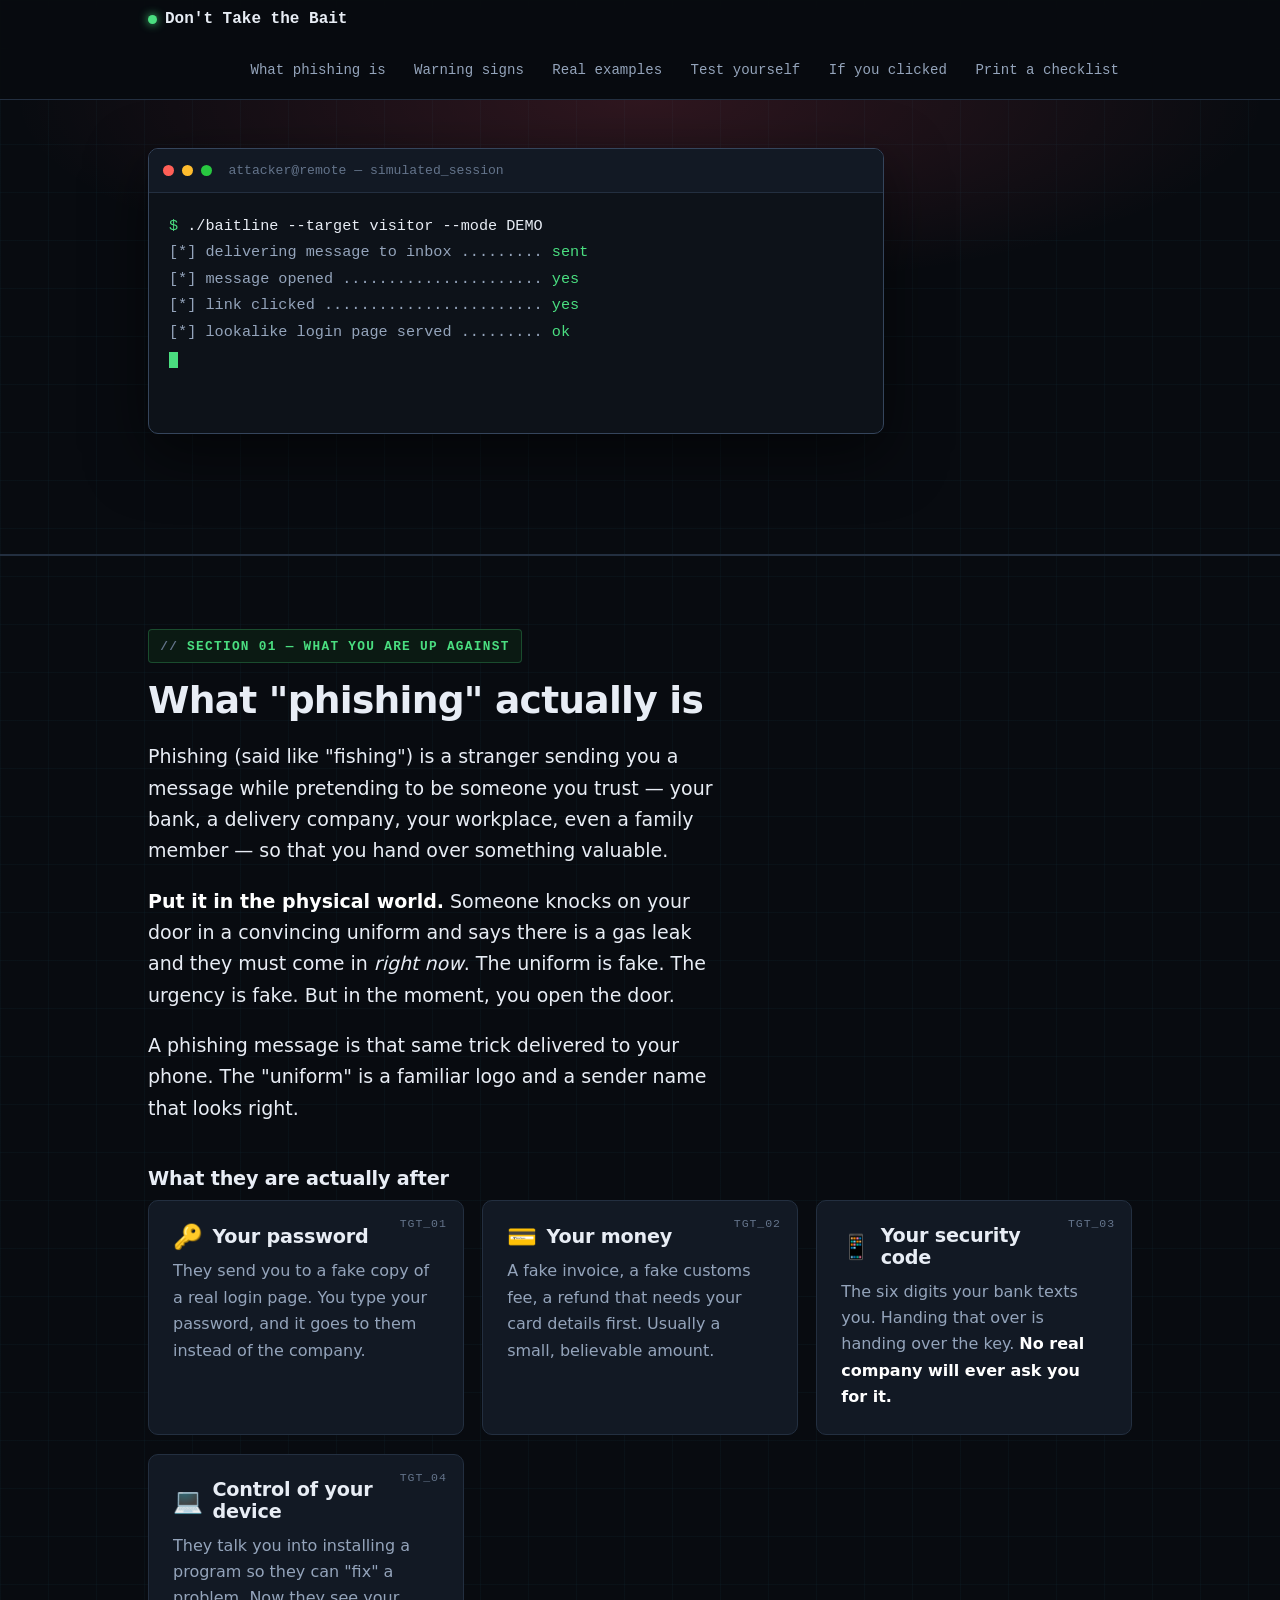
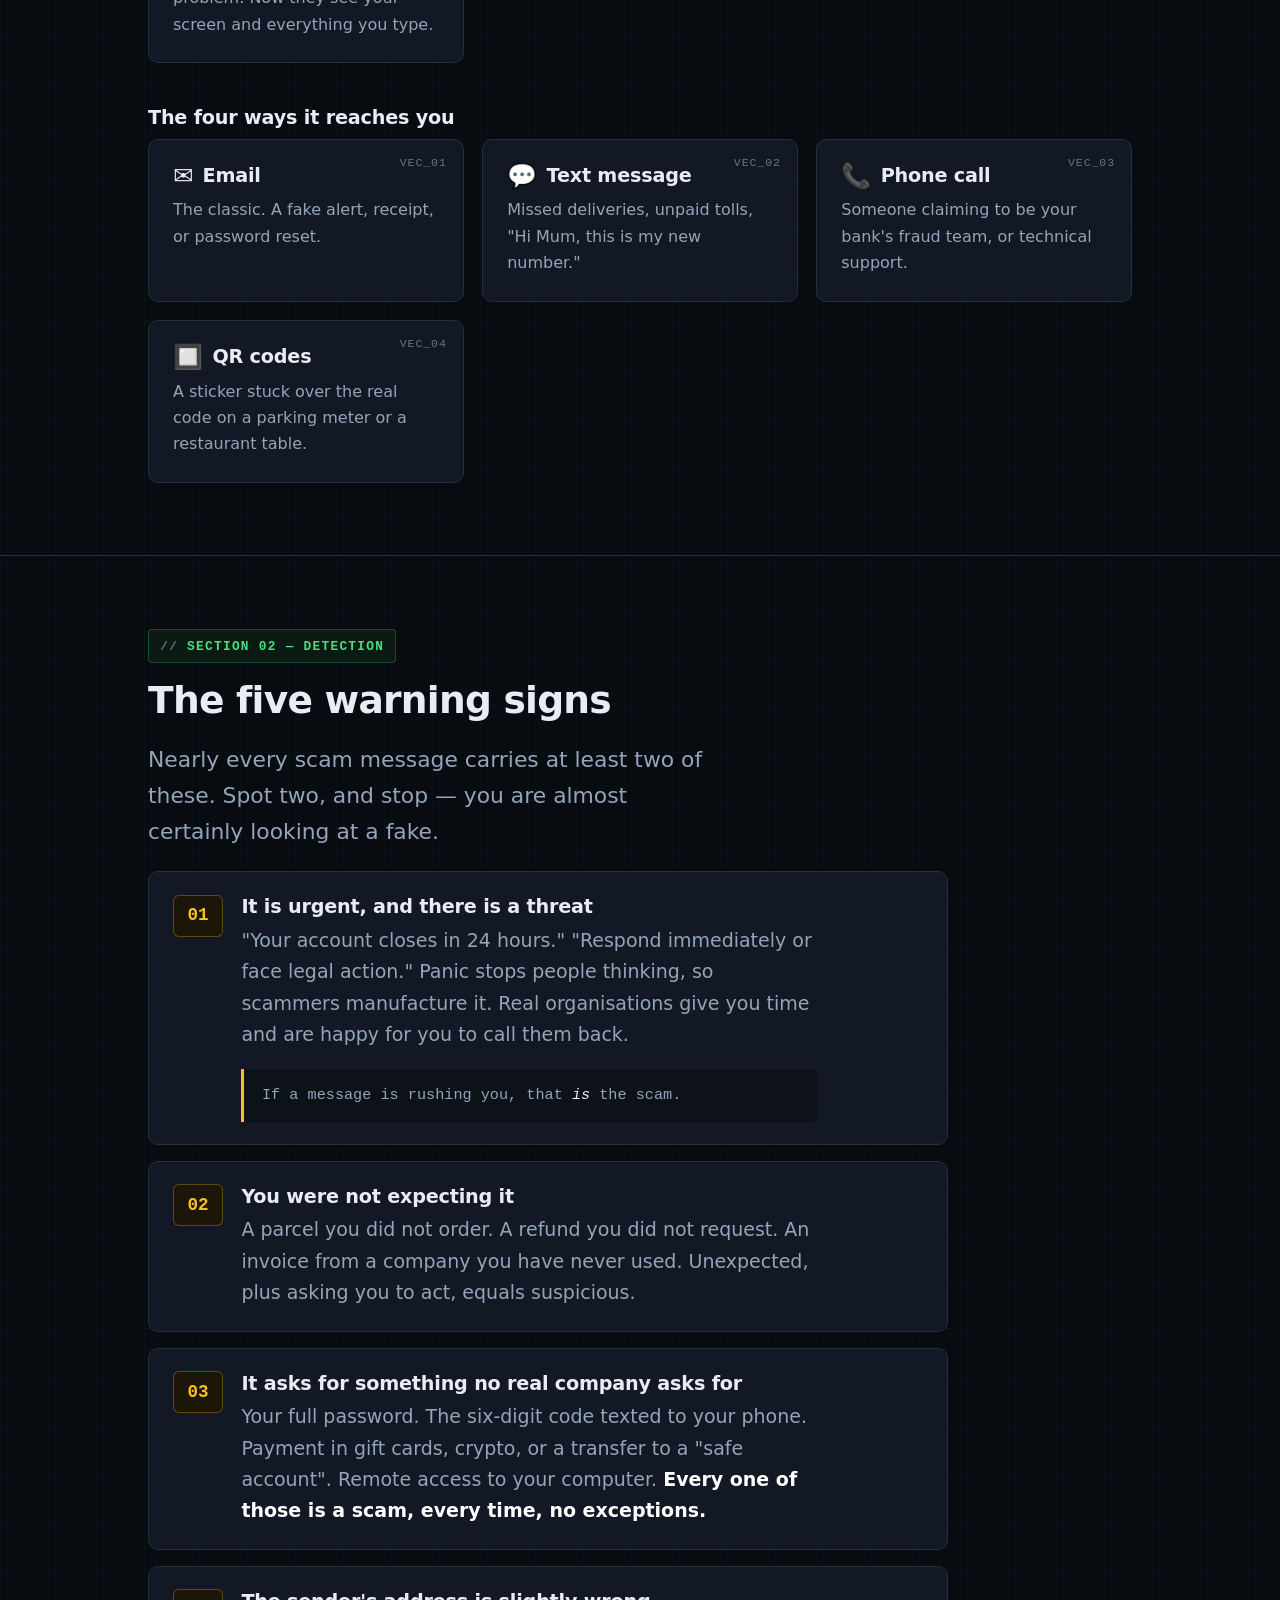
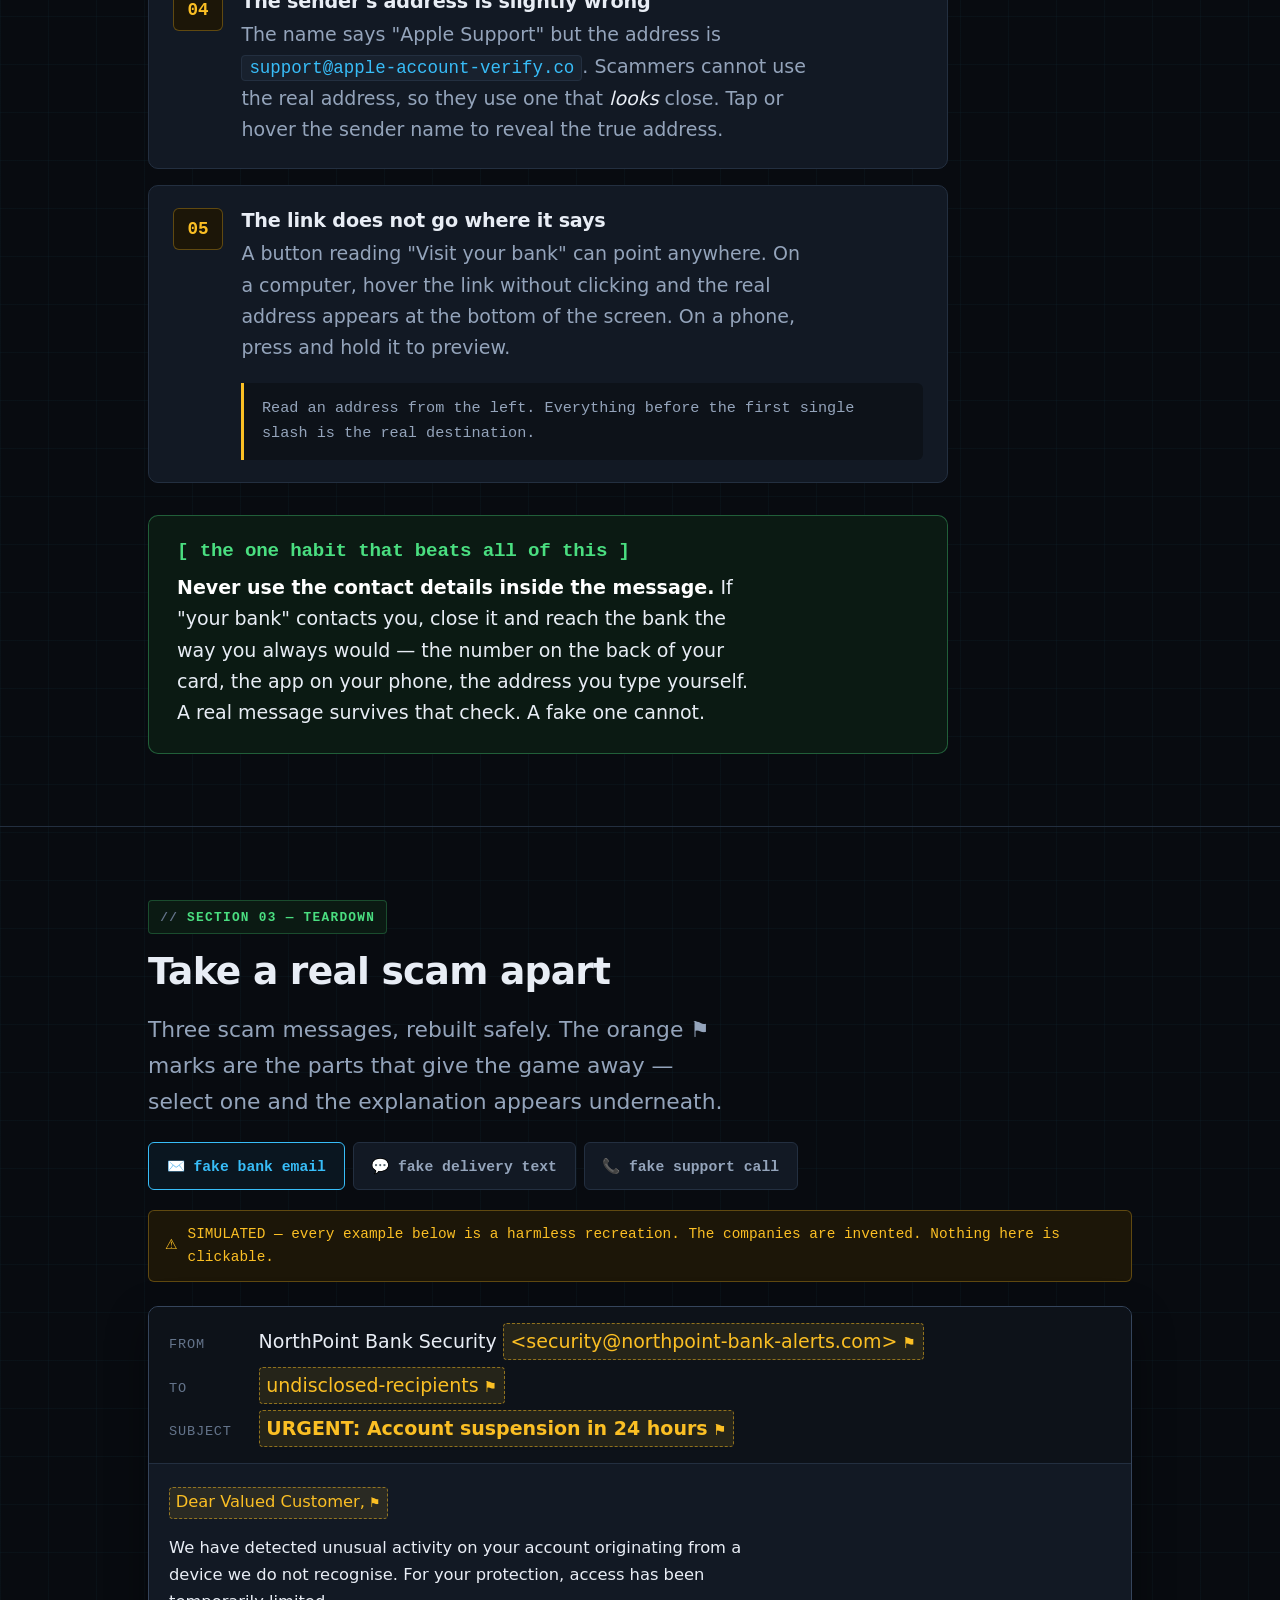
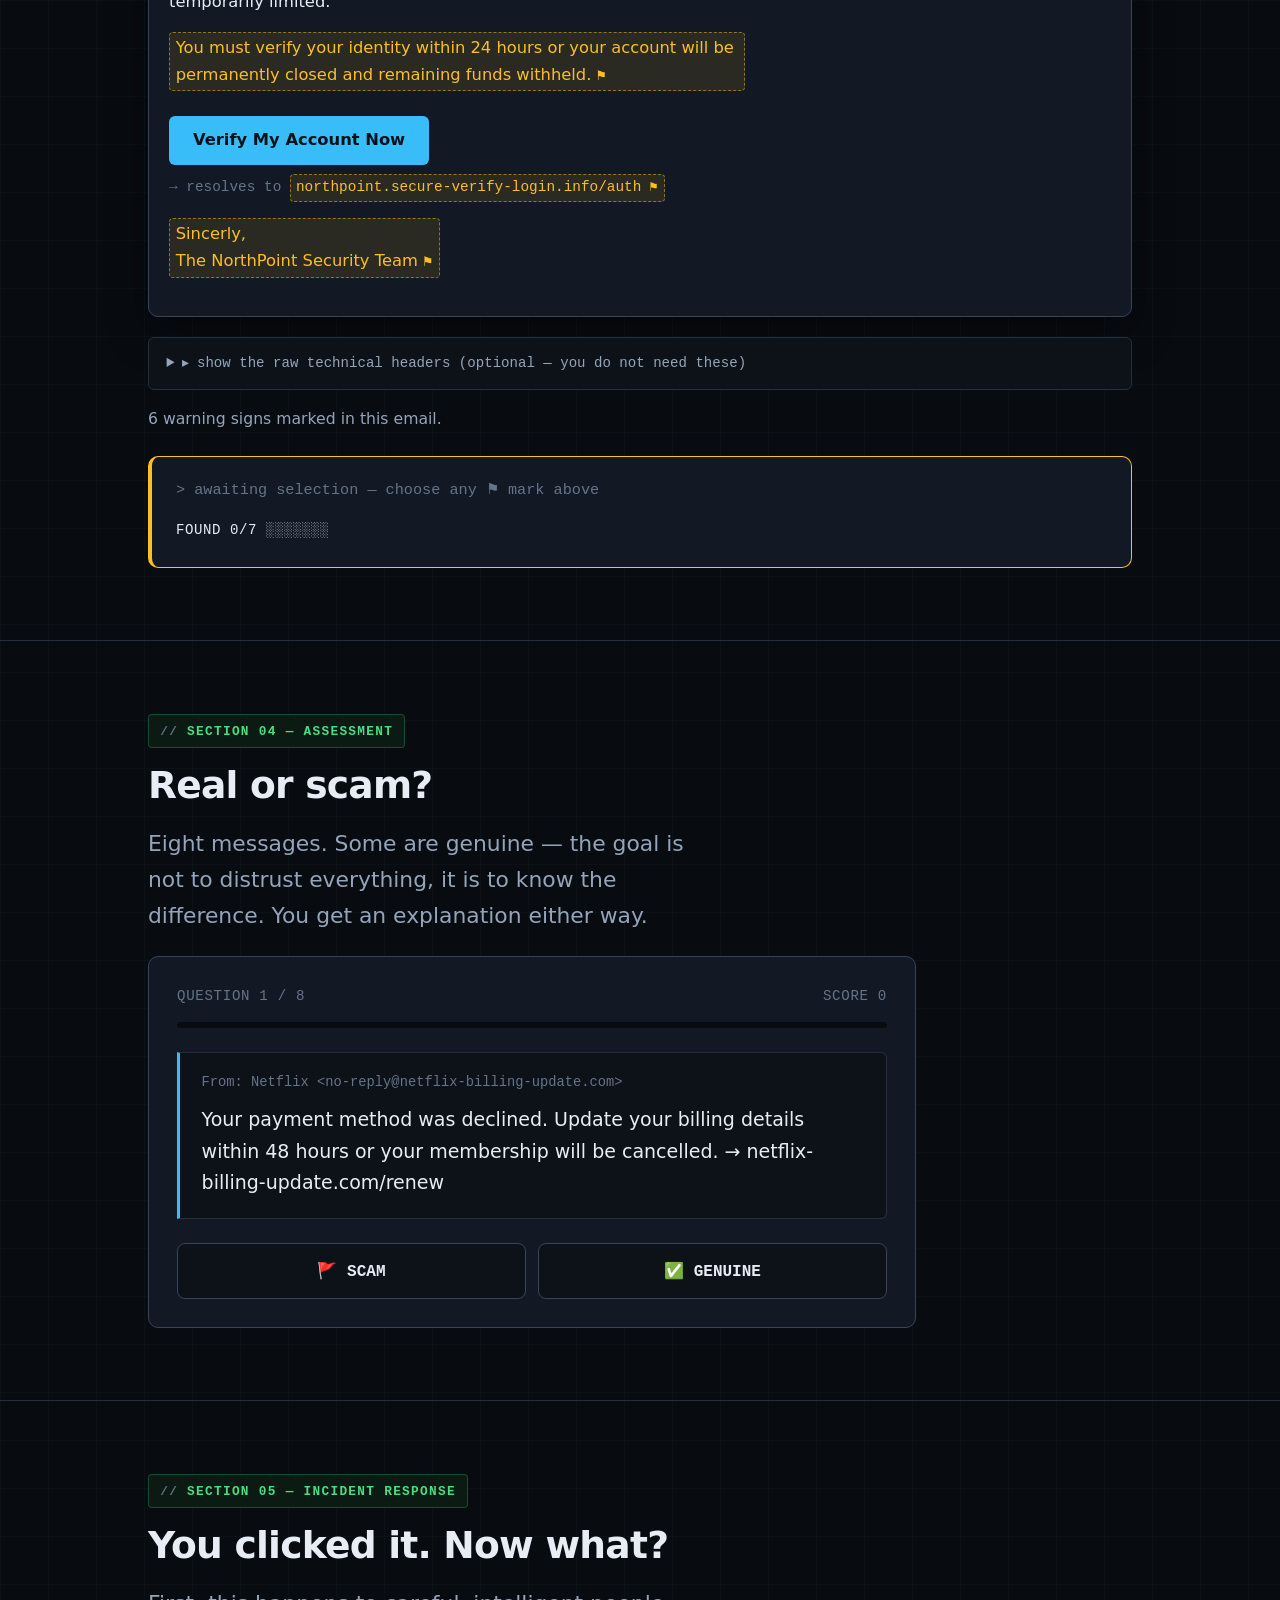
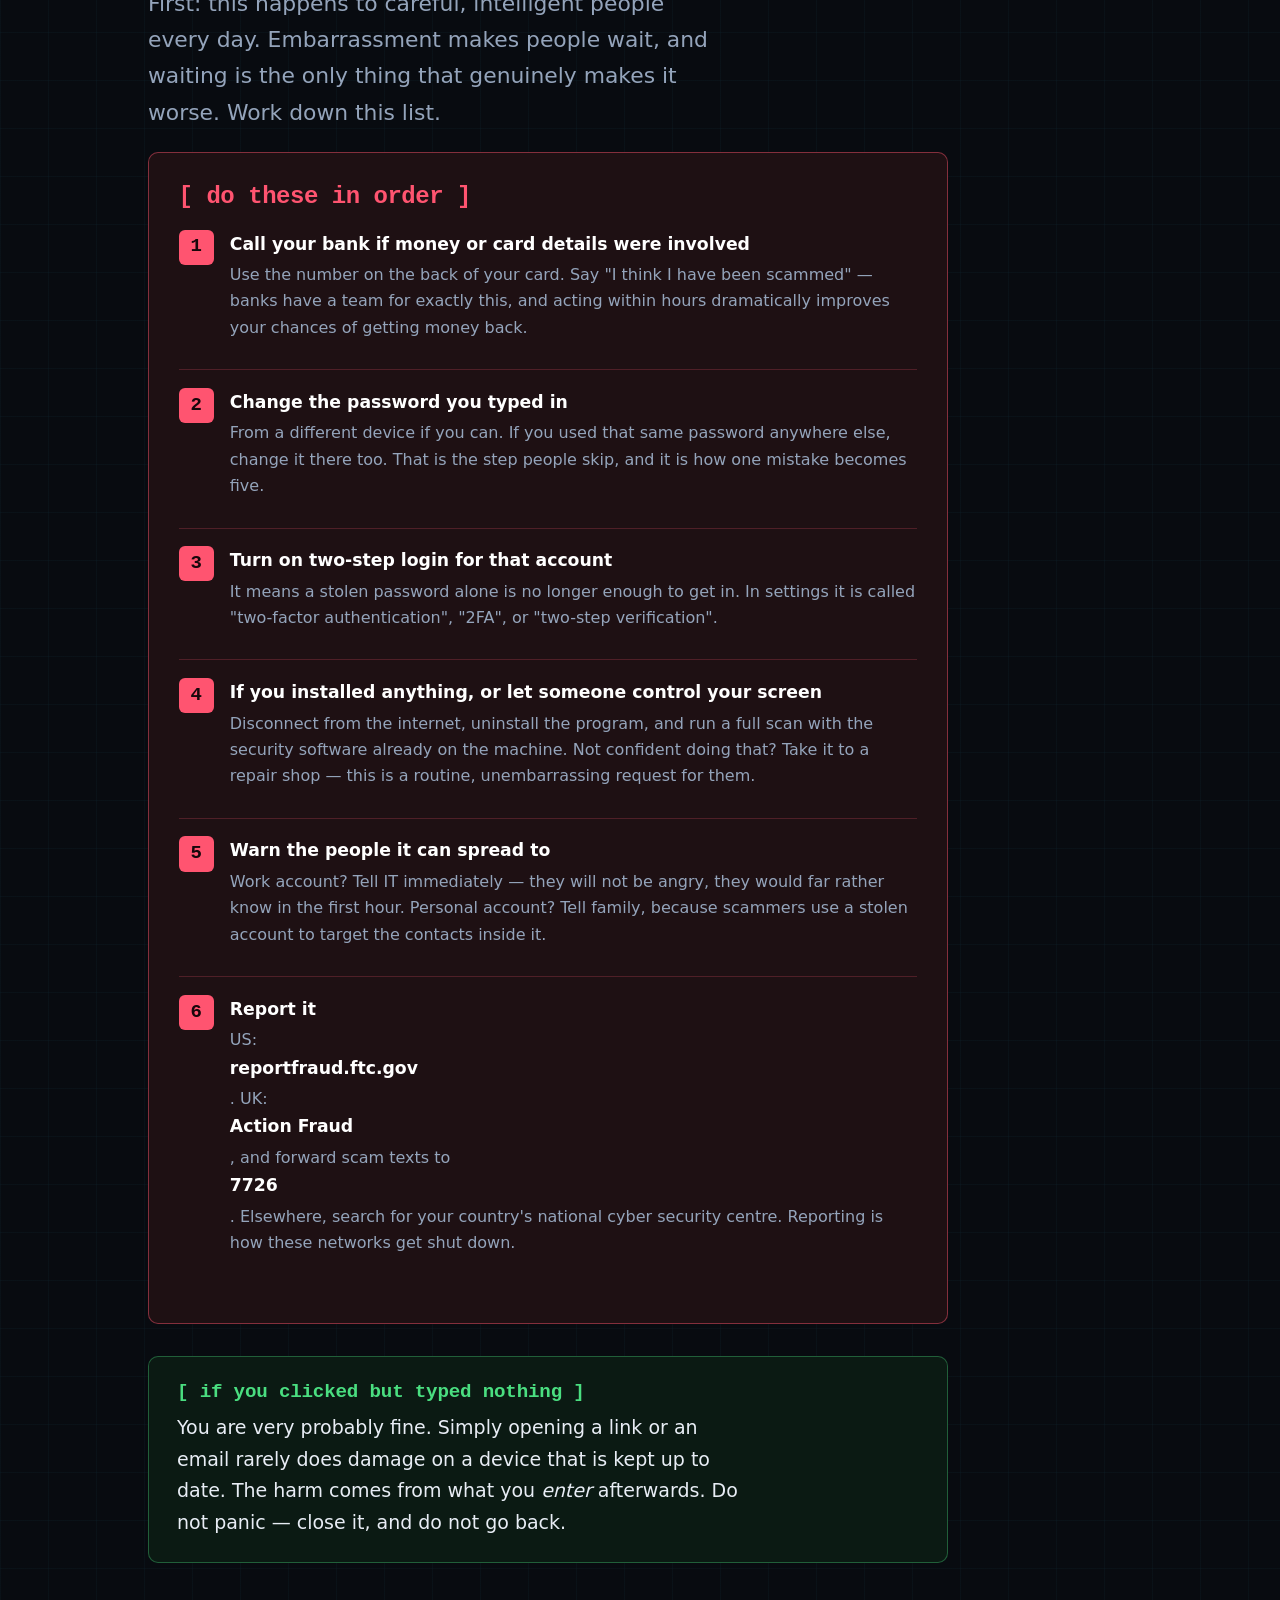
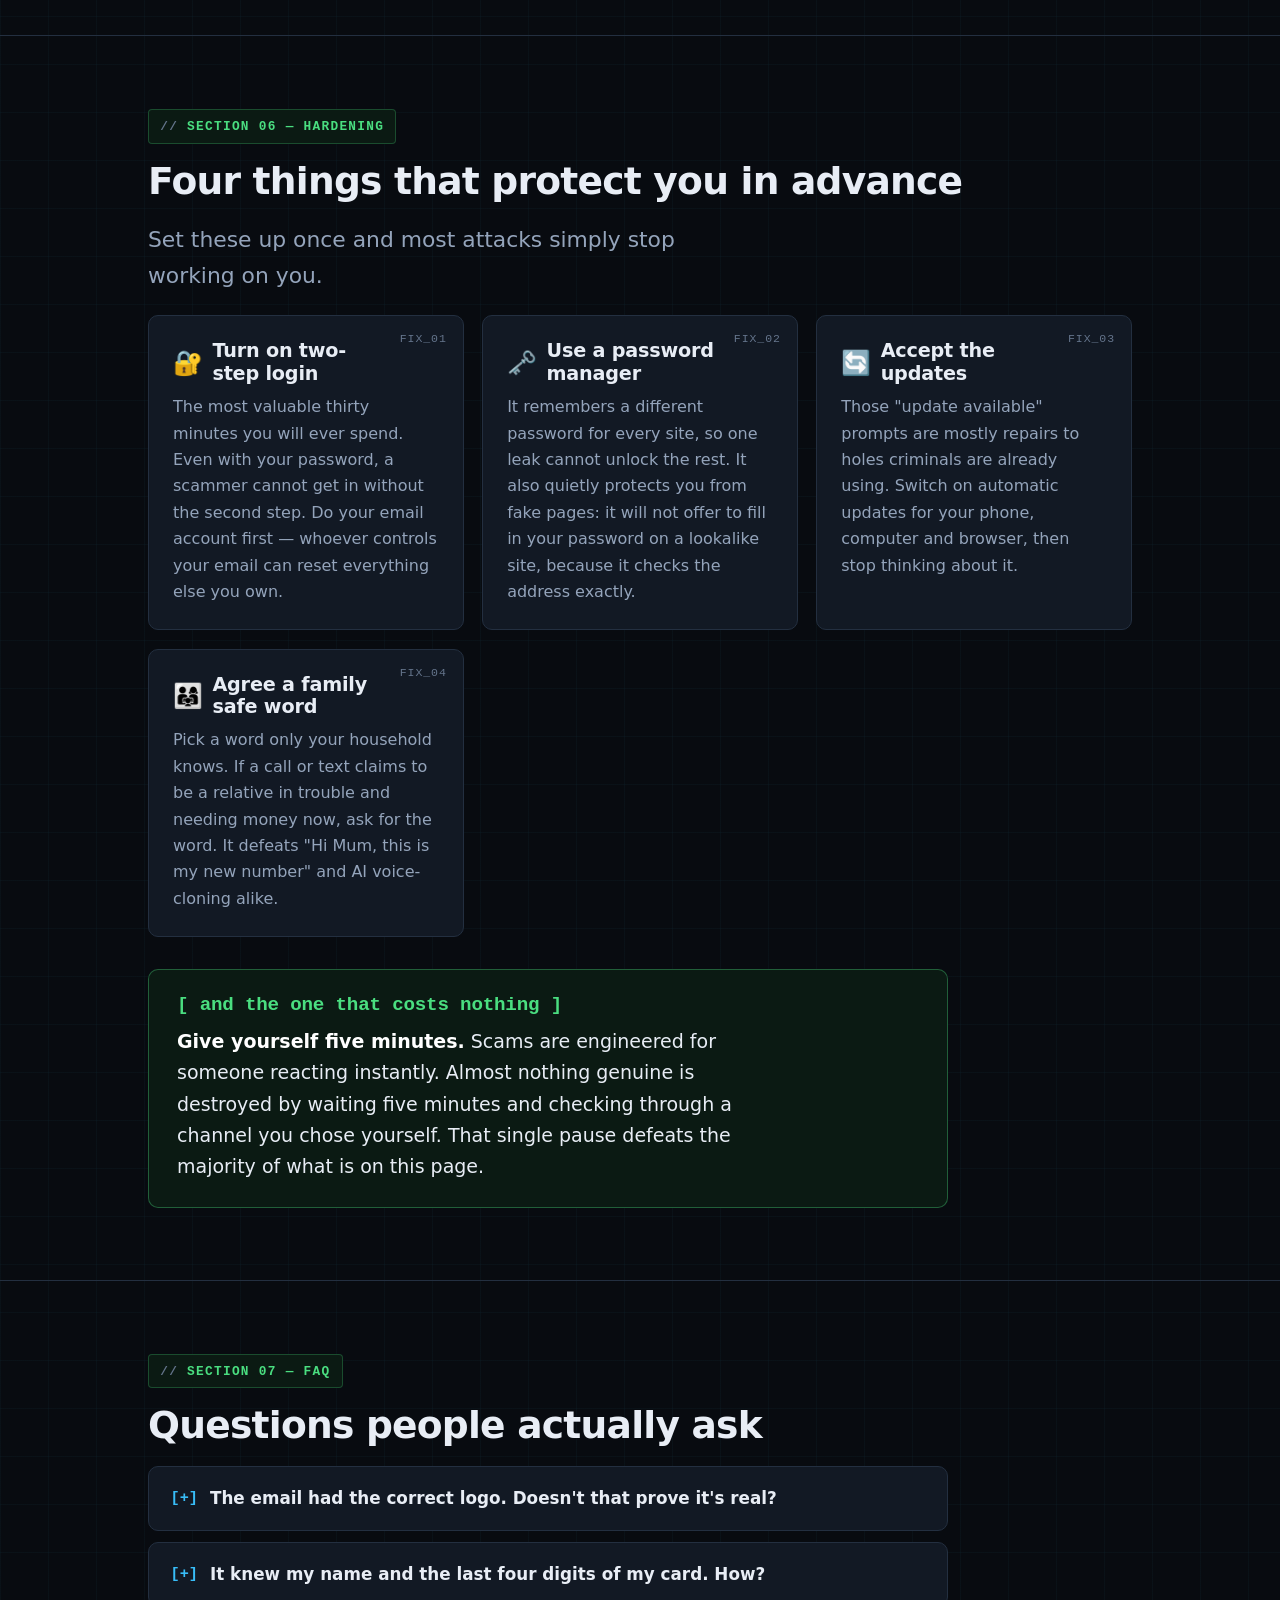
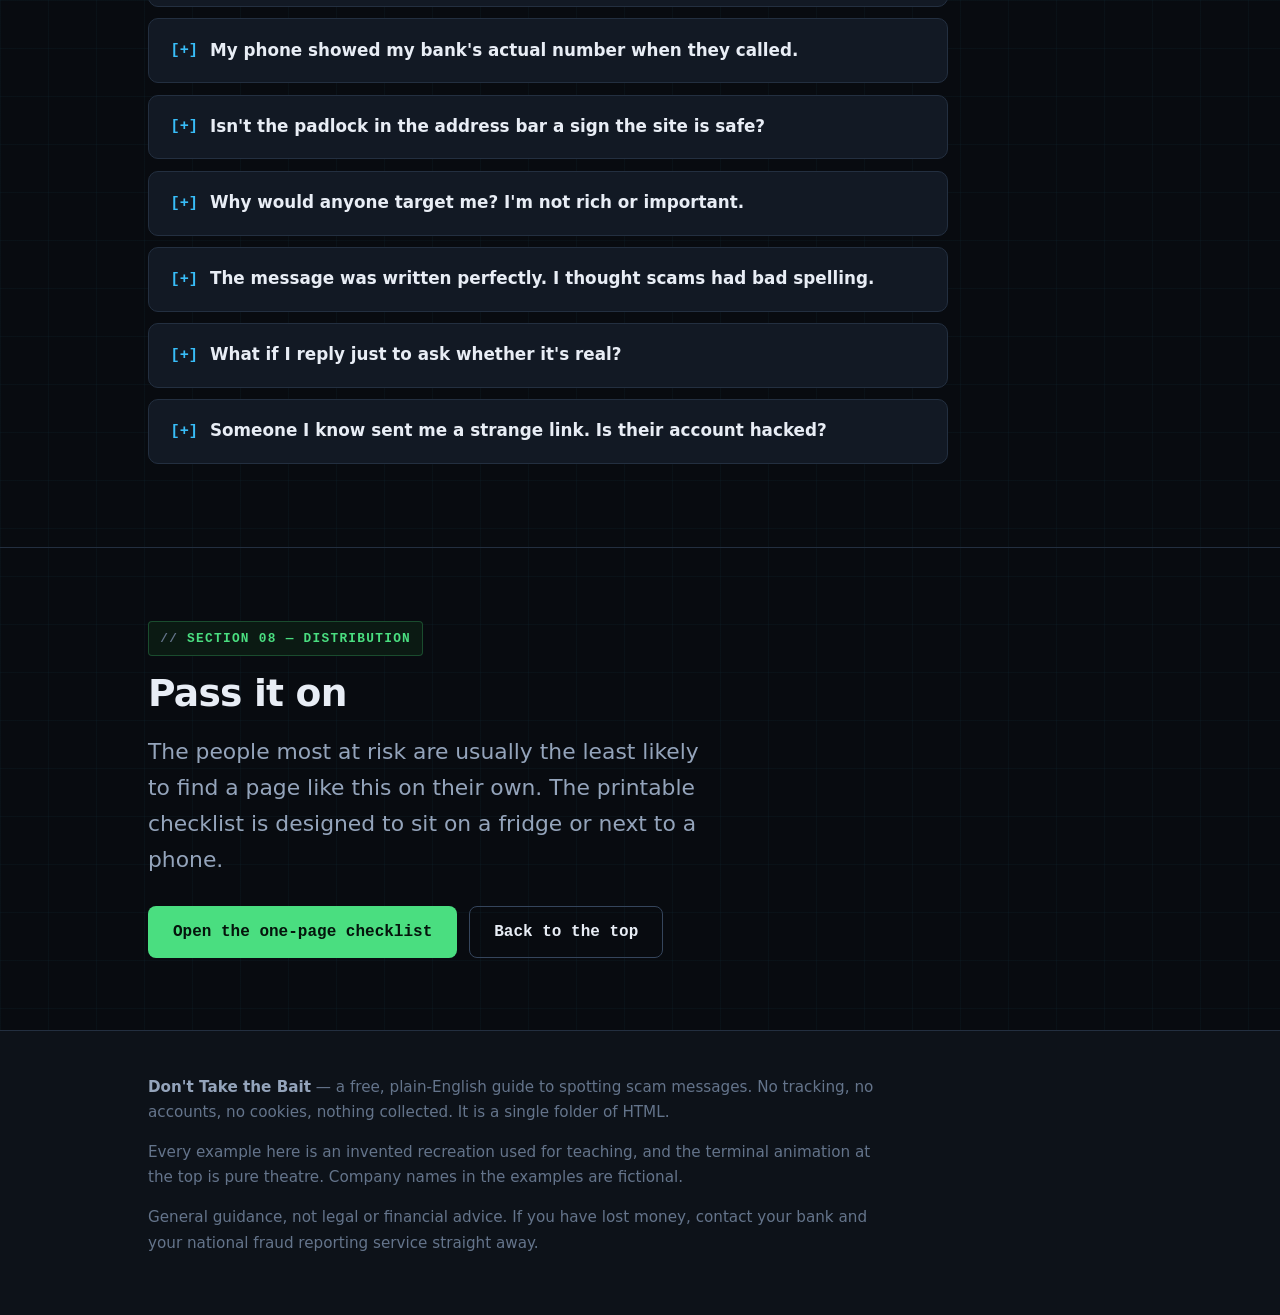
==== commit 21f1d606: "Plain-English nav labels, and stop the quiz lurching on answer Nav read 01_what / 02_signs / 03_tear" ====
--- a/index.html
+++ b/index.html
@@ -26,14 +26,14 @@
 
 <header class="topbar no-print">
   <div class="wrap">
-    <a class="brand" href="#top"><span class="dot" aria-hidden="true"></span>baitline.awareness</a>
+    <a class="brand" href="#top"><span class="dot" aria-hidden="true"></span>Don't Take the Bait</a>
     <nav aria-label="Sections of this guide">
-      <a href="#what">01_what</a>
-      <a href="#signs">02_signs</a>
-      <a href="#examples">03_teardown</a>
-      <a href="#quiz">04_test</a>
-      <a href="#clicked">05_incident</a>
-      <a href="guide.html">print_checklist</a>
+      <a href="#what">What phishing is</a>
+      <a href="#signs">Warning signs</a>
+      <a href="#examples">Real examples</a>
+      <a href="#quiz">Test yourself</a>
+      <a href="#clicked">If you clicked</a>
+      <a href="guide.html">Print a checklist</a>
     </nav>
   </div>
 </header>
--- a/styles.css
+++ b/styles.css
@@ -104,7 +104,12 @@
 
 .wrap { max-width: 64rem; margin: 0 auto; padding: 0 1.25rem; }
 
-section { padding: 4.5rem 0; border-top: 1px solid var(--line); position: relative; }
+section {
+  padding: 4.5rem 0;
+  border-top: 1px solid var(--line);
+  position: relative;
+  scroll-margin-top: 5rem; /* clear the sticky topbar when jumped to */
+}
 
 .lede { font-size: 1.15em; color: var(--ink-soft); max-width: var(--measure); }
 
